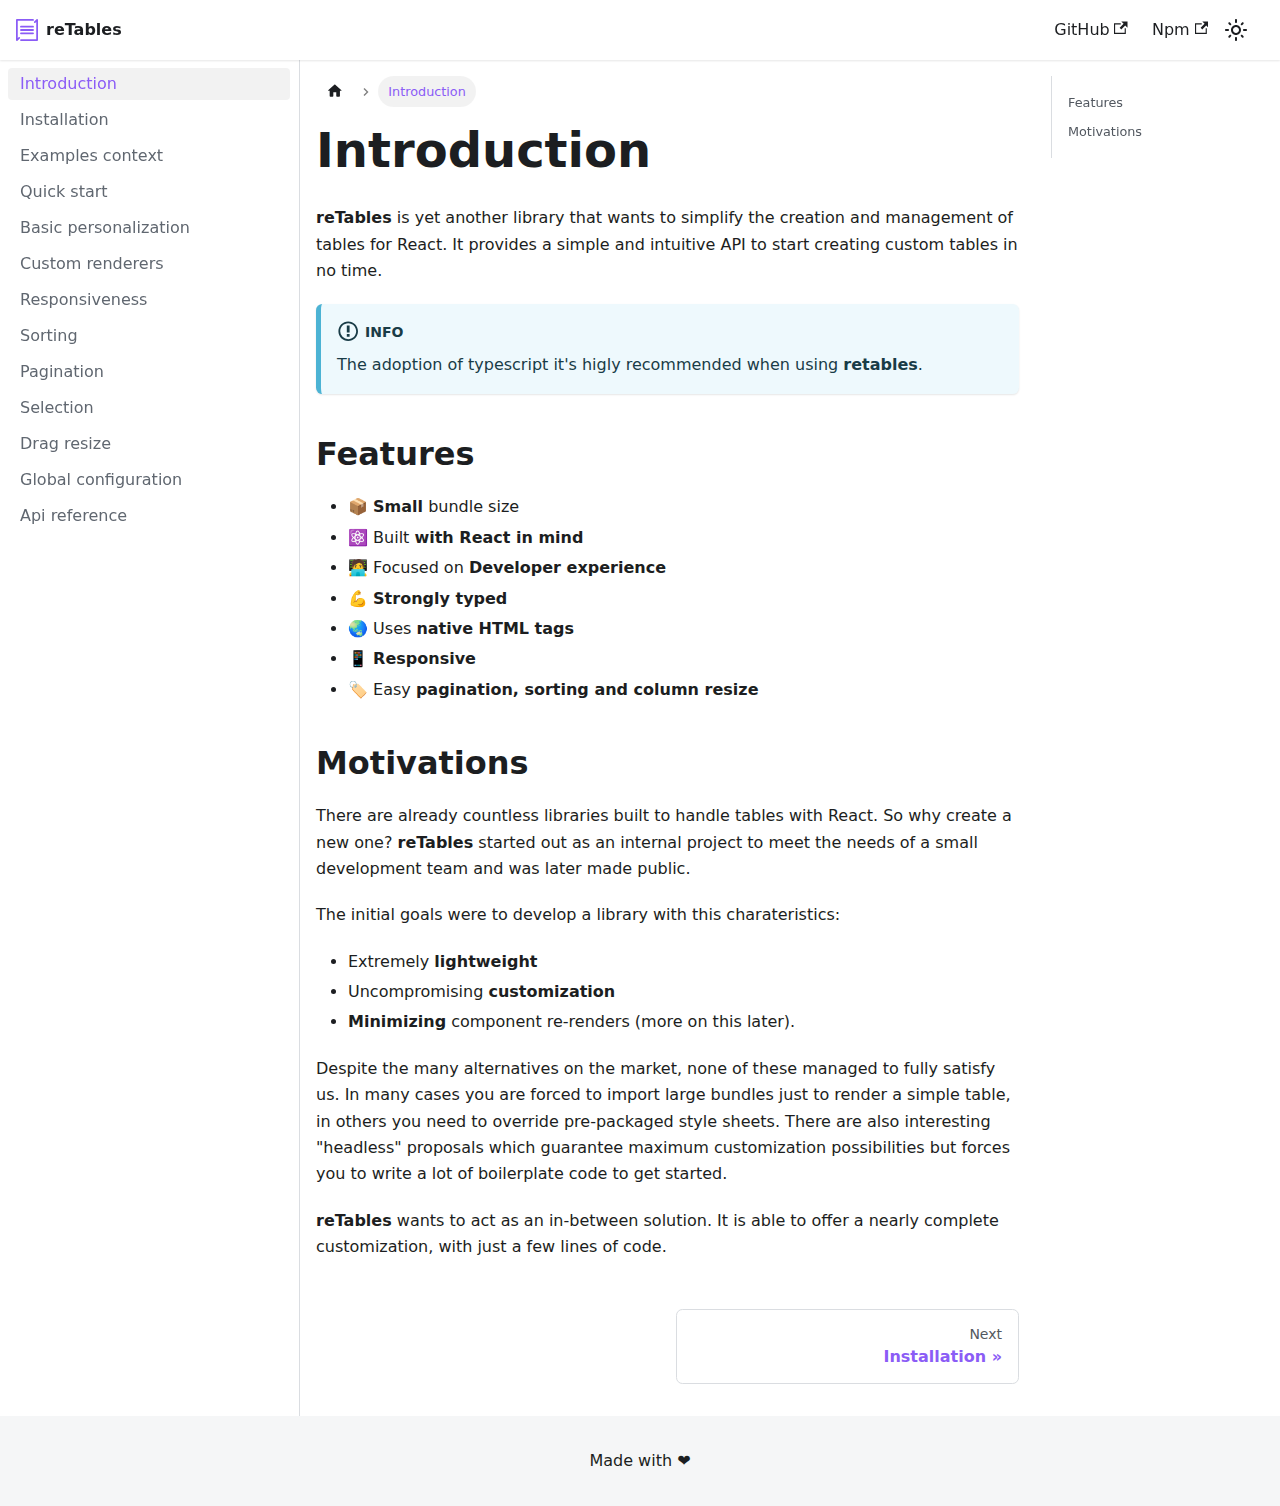
==== index.html @ bb961ede "Deploy website - based on 915c14d2dc4811268ad1713df8c535955da26797" ====
<!doctype html>
<html lang="en" dir="ltr" class="docs-wrapper docs-doc-page docs-version-current plugin-docs plugin-id-default docs-doc-id-intro">
<head>
<meta charset="UTF-8">
<meta name="generator" content="Docusaurus v2.3.1">
<title data-rh="true">Introduction | Retables</title><meta data-rh="true" name="viewport" content="width=device-width,initial-scale=1"><meta data-rh="true" name="twitter:card" content="summary_large_image"><meta data-rh="true" property="og:image" content="https://retables.github.io/img/docusaurus-social-card.jpg"><meta data-rh="true" name="twitter:image" content="https://retables.github.io/img/docusaurus-social-card.jpg"><meta data-rh="true" property="og:url" content="https://retables.github.io/"><meta data-rh="true" name="docusaurus_locale" content="en"><meta data-rh="true" name="docsearch:language" content="en"><meta data-rh="true" name="docusaurus_version" content="current"><meta data-rh="true" name="docusaurus_tag" content="docs-default-current"><meta data-rh="true" name="docsearch:version" content="current"><meta data-rh="true" name="docsearch:docusaurus_tag" content="docs-default-current"><meta data-rh="true" property="og:title" content="Introduction | Retables"><meta data-rh="true" name="description" content="reTables is yet another library that wants to simplify the creation and management of tables for React."><meta data-rh="true" property="og:description" content="reTables is yet another library that wants to simplify the creation and management of tables for React."><link data-rh="true" rel="icon" href="/img/favicon.ico"><link data-rh="true" rel="canonical" href="https://retables.github.io/"><link data-rh="true" rel="alternate" href="https://retables.github.io/" hreflang="en"><link data-rh="true" rel="alternate" href="https://retables.github.io/" hreflang="x-default"><script data-rh="true">function maybeInsertBanner(){window.__DOCUSAURUS_INSERT_BASEURL_BANNER&&insertBanner()}function insertBanner(){var n=document.getElementById("docusaurus-base-url-issue-banner-container");if(n){n.innerHTML='\n<div id="docusaurus-base-url-issue-banner" style="border: thick solid red; background-color: rgb(255, 230, 179); margin: 20px; padding: 20px; font-size: 20px;">\n   <p style="font-weight: bold; font-size: 30px;">Your Docusaurus site did not load properly.</p>\n   <p>A very common reason is a wrong site <a href="https://docusaurus.io/docs/docusaurus.config.js/#baseurl" style="font-weight: bold;">baseUrl configuration</a>.</p>\n   <p>Current configured baseUrl = <span style="font-weight: bold; color: red;">/</span>  (default value)</p>\n   <p>We suggest trying baseUrl = <span id="docusaurus-base-url-issue-banner-suggestion-container" style="font-weight: bold; color: green;"></span></p>\n</div>\n';var e=document.getElementById("docusaurus-base-url-issue-banner-suggestion-container"),s=window.location.pathname,r="/"===s.substr(-1)?s:s+"/";e.innerHTML=r}}window.__DOCUSAURUS_INSERT_BASEURL_BANNER=!0,document.addEventListener("DOMContentLoaded",maybeInsertBanner)</script><link rel="stylesheet" href="/assets/css/styles.b440ca84.css">
<link rel="preload" href="/assets/js/runtime~main.336a5b3b.js" as="script">
<link rel="preload" href="/assets/js/main.8c7a332d.js" as="script">
</head>
<body class="navigation-with-keyboard">
<script>!function(){function t(t){document.documentElement.setAttribute("data-theme",t)}var e=function(){var t=null;try{t=localStorage.getItem("theme")}catch(t){}return t}();t(null!==e?e:"light")}()</script><div id="__docusaurus">
<div id="docusaurus-base-url-issue-banner-container"></div><div role="region" aria-label="Skip to main content"><a class="skipToContent__UWq" href="#docusaurus_skipToContent_fallback">Skip to main content</a></div><nav aria-label="Main" class="navbar navbar--fixed-top"><div class="navbar__inner"><div class="navbar__items"><button aria-label="Toggle navigation bar" aria-expanded="false" class="navbar__toggle clean-btn" type="button"><svg width="30" height="30" viewBox="0 0 30 30" aria-hidden="true"><path stroke="currentColor" stroke-linecap="round" stroke-miterlimit="10" stroke-width="2" d="M4 7h22M4 15h22M4 23h22"></path></svg></button><a class="navbar__brand" href="/"><div class="navbar__logo"><img src="/img/retables.svg" alt="retables logo" class="themedImage_QyyR themedImage--light_n0Zw" height="22" width="22"><img src="/img/retables.svg" alt="retables logo" class="themedImage_QyyR themedImage--dark__1Ne" height="22" width="22"></div><b class="navbar__title text--truncate">reTables</b></a></div><div class="navbar__items navbar__items--right"><a href="https://github.com/facebook/docusaurus" target="_blank" rel="noopener noreferrer" class="navbar__item navbar__link">GitHub<svg width="13.5" height="13.5" aria-hidden="true" viewBox="0 0 24 24" class="iconExternalLink_dfjT"><path fill="currentColor" d="M21 13v10h-21v-19h12v2h-10v15h17v-8h2zm3-12h-10.988l4.035 4-6.977 7.07 2.828 2.828 6.977-7.07 4.125 4.172v-11z"></path></svg></a><a href="https://github.com/facebook/docusaurus" target="_blank" rel="noopener noreferrer" class="navbar__item navbar__link">Npm<svg width="13.5" height="13.5" aria-hidden="true" viewBox="0 0 24 24" class="iconExternalLink_dfjT"><path fill="currentColor" d="M21 13v10h-21v-19h12v2h-10v15h17v-8h2zm3-12h-10.988l4.035 4-6.977 7.07 2.828 2.828 6.977-7.07 4.125 4.172v-11z"></path></svg></a><div class="toggle_hr0x colorModeToggle_L__X"><button class="clean-btn toggleButton_PY6P toggleButtonDisabled_V_QV" type="button" disabled="" title="Switch between dark and light mode (currently light mode)" aria-label="Switch between dark and light mode (currently light mode)" aria-live="polite"><svg viewBox="0 0 24 24" width="24" height="24" class="lightToggleIcon_ZTK_"><path fill="currentColor" d="M12,9c1.65,0,3,1.35,3,3s-1.35,3-3,3s-3-1.35-3-3S10.35,9,12,9 M12,7c-2.76,0-5,2.24-5,5s2.24,5,5,5s5-2.24,5-5 S14.76,7,12,7L12,7z M2,13l2,0c0.55,0,1-0.45,1-1s-0.45-1-1-1l-2,0c-0.55,0-1,0.45-1,1S1.45,13,2,13z M20,13l2,0c0.55,0,1-0.45,1-1 s-0.45-1-1-1l-2,0c-0.55,0-1,0.45-1,1S19.45,13,20,13z M11,2v2c0,0.55,0.45,1,1,1s1-0.45,1-1V2c0-0.55-0.45-1-1-1S11,1.45,11,2z M11,20v2c0,0.55,0.45,1,1,1s1-0.45,1-1v-2c0-0.55-0.45-1-1-1C11.45,19,11,19.45,11,20z M5.99,4.58c-0.39-0.39-1.03-0.39-1.41,0 c-0.39,0.39-0.39,1.03,0,1.41l1.06,1.06c0.39,0.39,1.03,0.39,1.41,0s0.39-1.03,0-1.41L5.99,4.58z M18.36,16.95 c-0.39-0.39-1.03-0.39-1.41,0c-0.39,0.39-0.39,1.03,0,1.41l1.06,1.06c0.39,0.39,1.03,0.39,1.41,0c0.39-0.39,0.39-1.03,0-1.41 L18.36,16.95z M19.42,5.99c0.39-0.39,0.39-1.03,0-1.41c-0.39-0.39-1.03-0.39-1.41,0l-1.06,1.06c-0.39,0.39-0.39,1.03,0,1.41 s1.03,0.39,1.41,0L19.42,5.99z M7.05,18.36c0.39-0.39,0.39-1.03,0-1.41c-0.39-0.39-1.03-0.39-1.41,0l-1.06,1.06 c-0.39,0.39-0.39,1.03,0,1.41s1.03,0.39,1.41,0L7.05,18.36z"></path></svg><svg viewBox="0 0 24 24" width="24" height="24" class="darkToggleIcon_YaIq"><path fill="currentColor" d="M9.37,5.51C9.19,6.15,9.1,6.82,9.1,7.5c0,4.08,3.32,7.4,7.4,7.4c0.68,0,1.35-0.09,1.99-0.27C17.45,17.19,14.93,19,12,19 c-3.86,0-7-3.14-7-7C5,9.07,6.81,6.55,9.37,5.51z M12,3c-4.97,0-9,4.03-9,9s4.03,9,9,9s9-4.03,9-9c0-0.46-0.04-0.92-0.1-1.36 c-0.98,1.37-2.58,2.26-4.4,2.26c-2.98,0-5.4-2.42-5.4-5.4c0-1.81,0.89-3.42,2.26-4.4C12.92,3.04,12.46,3,12,3L12,3z"></path></svg></button></div><div class="searchBox_cp6s"></div></div></div><div role="presentation" class="navbar-sidebar__backdrop"></div></nav><div id="docusaurus_skipToContent_fallback" class="main-wrapper mainWrapper_ZTx_ docsWrapper_glKT"><button aria-label="Scroll back to top" class="clean-btn theme-back-to-top-button backToTopButton_uwYb" type="button"></button><div class="docPage_Kjzg"><aside class="theme-doc-sidebar-container docSidebarContainer_x1id"><div class="sidebarViewport_Xnca"><div class="sidebar_rahD"><nav aria-label="Docs sidebar" class="menu thin-scrollbar menu__fEV"><ul class="theme-doc-sidebar-menu menu__list"><li class="theme-doc-sidebar-item-link theme-doc-sidebar-item-link-level-1 menu__list-item"><a class="menu__link menu__link--active" aria-current="page" href="/">Introduction</a></li><li class="theme-doc-sidebar-item-link theme-doc-sidebar-item-link-level-1 menu__list-item"><a class="menu__link" href="/installation">Installation</a></li><li class="theme-doc-sidebar-item-link theme-doc-sidebar-item-link-level-1 menu__list-item"><a class="menu__link" href="/examples-context">Examples context</a></li><li class="theme-doc-sidebar-item-link theme-doc-sidebar-item-link-level-1 menu__list-item"><a class="menu__link" href="/quick-start">Quick start</a></li><li class="theme-doc-sidebar-item-link theme-doc-sidebar-item-link-level-1 menu__list-item"><a class="menu__link" href="/basic-personalization">Basic personalization</a></li><li class="theme-doc-sidebar-item-link theme-doc-sidebar-item-link-level-1 menu__list-item"><a class="menu__link" href="/custom-renderers">Custom renderers</a></li><li class="theme-doc-sidebar-item-link theme-doc-sidebar-item-link-level-1 menu__list-item"><a class="menu__link" href="/responsiveness">Responsiveness</a></li><li class="theme-doc-sidebar-item-link theme-doc-sidebar-item-link-level-1 menu__list-item"><a class="menu__link" href="/sorting">Sorting</a></li><li class="theme-doc-sidebar-item-link theme-doc-sidebar-item-link-level-1 menu__list-item"><a class="menu__link" href="/pagination">Pagination</a></li><li class="theme-doc-sidebar-item-link theme-doc-sidebar-item-link-level-1 menu__list-item"><a class="menu__link" href="/selection">Selection</a></li><li class="theme-doc-sidebar-item-link theme-doc-sidebar-item-link-level-1 menu__list-item"><a class="menu__link" href="/drag-resize">Drag resize</a></li><li class="theme-doc-sidebar-item-link theme-doc-sidebar-item-link-level-1 menu__list-item"><a class="menu__link" href="/global-configuration">Global configuration</a></li><li class="theme-doc-sidebar-item-link theme-doc-sidebar-item-link-level-1 menu__list-item"><a class="menu__link" href="/api-reference">Api reference</a></li></ul></nav></div></div></aside><main class="docMainContainer_g21Z"><div class="container padding-top--md padding-bottom--lg"><div class="row"><div class="col docItemCol_Zy4T"><div class="docItemContainer_NNJb"><article><nav class="theme-doc-breadcrumbs breadcrumbsContainer_Dfd4" aria-label="Breadcrumbs"><ul class="breadcrumbs" itemscope="" itemtype="https://schema.org/BreadcrumbList"><li class="breadcrumbs__item"><a aria-label="Home page" class="breadcrumbs__link" href="/"><svg viewBox="0 0 24 24" class="breadcrumbHomeIcon_aLlD"><path d="M10 19v-5h4v5c0 .55.45 1 1 1h3c.55 0 1-.45 1-1v-7h1.7c.46 0 .68-.57.33-.87L12.67 3.6c-.38-.34-.96-.34-1.34 0l-8.36 7.53c-.34.3-.13.87.33.87H5v7c0 .55.45 1 1 1h3c.55 0 1-.45 1-1z" fill="currentColor"></path></svg></a></li><li itemscope="" itemprop="itemListElement" itemtype="https://schema.org/ListItem" class="breadcrumbs__item breadcrumbs__item--active"><span class="breadcrumbs__link" itemprop="name">Introduction</span><meta itemprop="position" content="1"></li></ul></nav><div class="tocCollapsible_fIkK theme-doc-toc-mobile tocMobile_Olsf"><button type="button" class="clean-btn tocCollapsibleButton_rhuZ">On this page</button></div><div class="theme-doc-markdown markdown"><h1>Introduction</h1><p><strong>reTables</strong> is yet another library that wants to simplify the creation and management of tables for React.
It provides a simple and intuitive API to start creating custom tables in no time.</p><div class="theme-admonition theme-admonition-info alert alert--info admonition_jcxQ"><div class="admonitionHeading_XaEw"><span class="admonitionIcon_m4vP"><svg viewBox="0 0 14 16"><path fill-rule="evenodd" d="M7 2.3c3.14 0 5.7 2.56 5.7 5.7s-2.56 5.7-5.7 5.7A5.71 5.71 0 0 1 1.3 8c0-3.14 2.56-5.7 5.7-5.7zM7 1C3.14 1 0 4.14 0 8s3.14 7 7 7 7-3.14 7-7-3.14-7-7-7zm1 3H6v5h2V4zm0 6H6v2h2v-2z"></path></svg></span>info</div><div class="admonitionContent_R4cD"><p>The adoption of typescript it&#x27;s higly recommended when using <strong>retables</strong>.</p></div></div><h2 class="anchor anchorWithStickyNavbar_zXjs" id="features">Features<a href="#features" class="hash-link" aria-label="Direct link to Features" title="Direct link to Features">​</a></h2><ul><li>📦 <strong>Small</strong> bundle size</li><li>⚛️ Built <strong>with React in mind</strong></li><li>🧑‍💻 Focused on <strong>Developer experience</strong></li><li>💪 <strong>Strongly typed</strong></li><li>🌏 Uses <strong>native HTML tags</strong></li><li>📱 <strong>Responsive</strong></li><li>🏷️ Easy <strong>pagination, sorting and column resize</strong></li></ul><h2 class="anchor anchorWithStickyNavbar_zXjs" id="motivations">Motivations<a href="#motivations" class="hash-link" aria-label="Direct link to Motivations" title="Direct link to Motivations">​</a></h2><p>There are already countless libraries built to handle tables with React. So why create a new one?
<strong>reTables</strong> started out as an internal project to meet the needs of a small development team and was later made public.</p><p>The initial goals were to develop a library with this charateristics:</p><ul><li>Extremely <strong>lightweight</strong></li><li>Uncompromising <strong>customization</strong></li><li><strong>Minimizing</strong> component re-renders (more on this later).</li></ul><p>Despite the many alternatives on the market, none of these managed to fully satisfy us. In many cases you are forced to import large bundles just to render a simple table, in others you need to override pre-packaged style sheets. There are also interesting &quot;headless&quot; proposals which guarantee maximum customization possibilities but forces you to write a lot of boilerplate code to get started.</p><p><strong>reTables</strong> wants to act as an in-between solution. It is able to offer a nearly complete customization, with just a few lines of code.</p></div></article><nav class="pagination-nav docusaurus-mt-lg" aria-label="Docs pages navigation"><a class="pagination-nav__link pagination-nav__link--next" href="/installation"><div class="pagination-nav__sublabel">Next</div><div class="pagination-nav__label">Installation</div></a></nav></div></div><div class="col col--3"><div class="tableOfContents_JdfB thin-scrollbar theme-doc-toc-desktop"><ul class="table-of-contents table-of-contents__left-border"><li><a href="#features" class="table-of-contents__link toc-highlight">Features</a></li><li><a href="#motivations" class="table-of-contents__link toc-highlight">Motivations</a></li></ul></div></div></div></div></main></div></div><footer class="footer"><div class="container container-fluid"><div class="footer__bottom text--center"><div class="footer__copyright">Made with ❤</div></div></div></footer></div>
<script src="/assets/js/runtime~main.336a5b3b.js"></script>
<script src="/assets/js/main.8c7a332d.js"></script>
</body>
</html>
---- assets/css/styles.b440ca84.css ----
.col,.container{padding:0 var(--ifm-spacing-horizontal)}.markdown>h2,.markdown>h3,.markdown>h4,.markdown>h5,.markdown>h6{margin-bottom:calc(var(--ifm-heading-vertical-rhythm-bottom)*var(--ifm-leading))}.markdown li,body{word-wrap:break-word}body,ol ol,ol ul,ul ol,ul ul{margin:0}pre,table{overflow:auto}table thead,table tr:nth-child(2n){background-color:var(--ifm-table-stripe-background)}blockquote,pre{margin:0 0 var(--ifm-spacing-vertical)}.breadcrumbs__link,.button{transition-timing-function:var(--ifm-transition-timing-default)}.button,code{vertical-align:middle}.button--outline.button--active,.button--outline:active,.button--outline:hover,:root{--ifm-button-color:var(--ifm-font-color-base-inverse)}.avatar__photo,.card,.text--truncate{overflow:hidden}.menu__link:hover,a{transition:color var(--ifm-transition-fast) var(--ifm-transition-timing-default)}.navbar--dark,:root{--ifm-navbar-link-hover-color:var(--ifm-color-primary)}.menu,.navbar-sidebar{overflow-x:hidden}:root,html[data-theme=dark]{--ifm-color-emphasis-500:var(--ifm-color-gray-500)}.overflow-ellipsis,.text--truncate{text-overflow:ellipsis}.button,.dropdown__link,.text--truncate,.whitespace-nowrap{white-space:nowrap}.toggleButton_PY6P,html{-webkit-tap-highlight-color:transparent}.clean-list,.containsTaskList_HMgI,.details_GcAu>summary,.dropdown__menu,.menu__list{list-style:none}:root{--ifm-color-scheme:light;--ifm-dark-value:10%;--ifm-darker-value:15%;--ifm-darkest-value:30%;--ifm-light-value:15%;--ifm-lighter-value:30%;--ifm-lightest-value:50%;--ifm-contrast-background-value:90%;--ifm-contrast-foreground-value:70%;--ifm-contrast-background-dark-value:70%;--ifm-contrast-foreground-dark-value:90%;--ifm-color-primary:#3578e5;--ifm-color-secondary:#ebedf0;--ifm-color-success:#00a400;--ifm-color-info:#54c7ec;--ifm-color-warning:#ffba00;--ifm-color-danger:#fa383e;--ifm-color-primary-dark:#306cce;--ifm-color-primary-darker:#2d66c3;--ifm-color-primary-darkest:#2554a0;--ifm-color-primary-light:#538ce9;--ifm-color-primary-lighter:#72a1ed;--ifm-color-primary-lightest:#9abcf2;--ifm-color-primary-contrast-background:#ebf2fc;--ifm-color-primary-contrast-foreground:#102445;--ifm-color-secondary-dark:#d4d5d8;--ifm-color-secondary-darker:#c8c9cc;--ifm-color-secondary-darkest:#a4a6a8;--ifm-color-secondary-light:#eef0f2;--ifm-color-secondary-lighter:#f1f2f5;--ifm-color-secondary-lightest:#f5f6f8;--ifm-color-secondary-contrast-background:#fdfdfe;--ifm-color-secondary-contrast-foreground:#474748;--ifm-color-success-dark:#009400;--ifm-color-success-darker:#008b00;--ifm-color-success-darkest:#007300;--ifm-color-success-light:#26b226;--ifm-color-success-lighter:#4dbf4d;--ifm-color-success-lightest:#80d280;--ifm-color-success-contrast-background:#e6f6e6;--ifm-color-success-contrast-foreground:#003100;--ifm-color-info-dark:#4cb3d4;--ifm-color-info-darker:#47a9c9;--ifm-color-info-darkest:#3b8ba5;--ifm-color-info-light:#6ecfef;--ifm-color-info-lighter:#87d8f2;--ifm-color-info-lightest:#aae3f6;--ifm-color-info-contrast-background:#eef9fd;--ifm-color-info-contrast-foreground:#193c47;--ifm-color-warning-dark:#e6a700;--ifm-color-warning-darker:#d99e00;--ifm-color-warning-darkest:#b38200;--ifm-color-warning-light:#ffc426;--ifm-color-warning-lighter:#ffcf4d;--ifm-color-warning-lightest:#ffdd80;--ifm-color-warning-contrast-background:#fff8e6;--ifm-color-warning-contrast-foreground:#4d3800;--ifm-color-danger-dark:#e13238;--ifm-color-danger-darker:#d53035;--ifm-color-danger-darkest:#af272b;--ifm-color-danger-light:#fb565b;--ifm-color-danger-lighter:#fb7478;--ifm-color-danger-lightest:#fd9c9f;--ifm-color-danger-contrast-background:#ffebec;--ifm-color-danger-contrast-foreground:#4b1113;--ifm-color-white:#fff;--ifm-color-black:#000;--ifm-color-gray-0:var(--ifm-color-white);--ifm-color-gray-100:#f5f6f7;--ifm-color-gray-200:#ebedf0;--ifm-color-gray-300:#dadde1;--ifm-color-gray-400:#ccd0d5;--ifm-color-gray-500:#bec3c9;--ifm-color-gray-600:#8d949e;--ifm-color-gray-700:#606770;--ifm-color-gray-800:#444950;--ifm-color-gray-900:#1c1e21;--ifm-color-gray-1000:var(--ifm-color-black);--ifm-color-emphasis-0:var(--ifm-color-gray-0);--ifm-color-emphasis-100:var(--ifm-color-gray-100);--ifm-color-emphasis-200:var(--ifm-color-gray-200);--ifm-color-emphasis-300:var(--ifm-color-gray-300);--ifm-color-emphasis-400:var(--ifm-color-gray-400);--ifm-color-emphasis-600:var(--ifm-color-gray-600);--ifm-color-emphasis-700:var(--ifm-color-gray-700);--ifm-color-emphasis-800:var(--ifm-color-gray-800);--ifm-color-emphasis-900:var(--ifm-color-gray-900);--ifm-color-emphasis-1000:var(--ifm-color-gray-1000);--ifm-color-content:var(--ifm-color-emphasis-900);--ifm-color-content-inverse:var(--ifm-color-emphasis-0);--ifm-color-content-secondary:#525860;--ifm-background-color:transparent;--ifm-background-surface-color:var(--ifm-color-content-inverse);--ifm-global-border-width:1px;--ifm-global-radius:0.4rem;--ifm-hover-overlay:rgba(0,0,0,.05);--ifm-font-color-base:var(--ifm-color-content);--ifm-font-color-base-inverse:var(--ifm-color-content-inverse);--ifm-font-color-secondary:var(--ifm-color-content-secondary);--ifm-font-family-base:system-ui,-apple-system,Segoe UI,Roboto,Ubuntu,Cantarell,Noto Sans,sans-serif,BlinkMacSystemFont,"Segoe UI",Helvetica,Arial,sans-serif,"Apple Color Emoji","Segoe UI Emoji","Segoe UI Symbol";--ifm-font-family-monospace:SFMono-Regular,Menlo,Monaco,Consolas,"Liberation Mono","Courier New",monospace;--ifm-font-size-base:100%;--ifm-font-weight-light:300;--ifm-font-weight-normal:400;--ifm-font-weight-semibold:500;--ifm-font-weight-bold:700;--ifm-font-weight-base:var(--ifm-font-weight-normal);--ifm-line-height-base:1.65;--ifm-global-spacing:1rem;--ifm-spacing-vertical:var(--ifm-global-spacing);--ifm-spacing-horizontal:var(--ifm-global-spacing);--ifm-transition-fast:200ms;--ifm-transition-slow:400ms;--ifm-transition-timing-default:cubic-bezier(0.08,0.52,0.52,1);--ifm-global-shadow-lw:0 1px 2px 0 rgba(0,0,0,.1);--ifm-global-shadow-md:0 5px 40px rgba(0,0,0,.2);--ifm-global-shadow-tl:0 12px 28px 0 rgba(0,0,0,.2),0 2px 4px 0 rgba(0,0,0,.1);--ifm-z-index-dropdown:100;--ifm-z-index-fixed:200;--ifm-z-index-overlay:400;--ifm-container-width:1140px;--ifm-container-width-xl:1320px;--ifm-code-background:#f6f7f8;--ifm-code-border-radius:var(--ifm-global-radius);--ifm-code-font-size:90%;--ifm-code-padding-horizontal:0.1rem;--ifm-code-padding-vertical:0.1rem;--ifm-pre-background:var(--ifm-code-background);--ifm-pre-border-radius:var(--ifm-code-border-radius);--ifm-pre-color:inherit;--ifm-pre-line-height:1.45;--ifm-pre-padding:1rem;--ifm-heading-color:inherit;--ifm-heading-margin-top:0;--ifm-heading-margin-bottom:var(--ifm-spacing-vertical);--ifm-heading-font-family:var(--ifm-font-family-base);--ifm-heading-font-weight:var(--ifm-font-weight-bold);--ifm-heading-line-height:1.25;--ifm-h1-font-size:2rem;--ifm-h2-font-size:1.5rem;--ifm-h3-font-size:1.25rem;--ifm-h4-font-size:1rem;--ifm-h5-font-size:0.875rem;--ifm-h6-font-size:0.85rem;--ifm-image-alignment-padding:1.25rem;--ifm-leading-desktop:1.25;--ifm-leading:calc(var(--ifm-leading-desktop)*1rem);--ifm-list-left-padding:2rem;--ifm-list-margin:1rem;--ifm-list-item-margin:0.25rem;--ifm-list-paragraph-margin:1rem;--ifm-table-cell-padding:0.75rem;--ifm-table-background:transparent;--ifm-table-stripe-background:rgba(0,0,0,.03);--ifm-table-border-width:1px;--ifm-table-border-color:var(--ifm-color-emphasis-300);--ifm-table-head-background:inherit;--ifm-table-head-color:inherit;--ifm-table-head-font-weight:var(--ifm-font-weight-bold);--ifm-table-cell-color:inherit;--ifm-link-color:var(--ifm-color-primary);--ifm-link-decoration:none;--ifm-link-hover-color:var(--ifm-link-color);--ifm-link-hover-decoration:underline;--ifm-paragraph-margin-bottom:var(--ifm-leading);--ifm-blockquote-font-size:var(--ifm-font-size-base);--ifm-blockquote-border-left-width:2px;--ifm-blockquote-padding-horizontal:var(--ifm-spacing-horizontal);--ifm-blockquote-padding-vertical:0;--ifm-blockquote-shadow:none;--ifm-blockquote-color:var(--ifm-color-emphasis-800);--ifm-blockquote-border-color:var(--ifm-color-emphasis-300);--ifm-hr-background-color:var(--ifm-color-emphasis-500);--ifm-hr-height:1px;--ifm-hr-margin-vertical:1.5rem;--ifm-scrollbar-size:7px;--ifm-scrollbar-track-background-color:#f1f1f1;--ifm-scrollbar-thumb-background-color:silver;--ifm-scrollbar-thumb-hover-background-color:#a7a7a7;--ifm-alert-background-color:inherit;--ifm-alert-border-color:inherit;--ifm-alert-border-radius:var(--ifm-global-radius);--ifm-alert-border-width:0px;--ifm-alert-border-left-width:5px;--ifm-alert-color:var(--ifm-font-color-base);--ifm-alert-padding-horizontal:var(--ifm-spacing-horizontal);--ifm-alert-padding-vertical:var(--ifm-spacing-vertical);--ifm-alert-shadow:var(--ifm-global-shadow-lw);--ifm-avatar-intro-margin:1rem;--ifm-avatar-intro-alignment:inherit;--ifm-avatar-photo-size:3rem;--ifm-badge-background-color:inherit;--ifm-badge-border-color:inherit;--ifm-badge-border-radius:var(--ifm-global-radius);--ifm-badge-border-width:var(--ifm-global-border-width);--ifm-badge-color:var(--ifm-color-white);--ifm-badge-padding-horizontal:calc(var(--ifm-spacing-horizontal)*0.5);--ifm-badge-padding-vertical:calc(var(--ifm-spacing-vertical)*0.25);--ifm-breadcrumb-border-radius:1.5rem;--ifm-breadcrumb-spacing:0.5rem;--ifm-breadcrumb-color-active:var(--ifm-color-primary);--ifm-breadcrumb-item-background-active:var(--ifm-hover-overlay);--ifm-breadcrumb-padding-horizontal:0.8rem;--ifm-breadcrumb-padding-vertical:0.4rem;--ifm-breadcrumb-size-multiplier:1;--ifm-breadcrumb-separator:url('data:image/svg+xml;utf8,<svg xmlns="http://www.w3.org/2000/svg" x="0px" y="0px" viewBox="0 0 256 256"><g><g><polygon points="79.093,0 48.907,30.187 146.72,128 48.907,225.813 79.093,256 207.093,128"/></g></g><g></g><g></g><g></g><g></g><g></g><g></g><g></g><g></g><g></g><g></g><g></g><g></g><g></g><g></g><g></g></svg>');--ifm-breadcrumb-separator-filter:none;--ifm-breadcrumb-separator-size:0.5rem;--ifm-breadcrumb-separator-size-multiplier:1.25;--ifm-button-background-color:inherit;--ifm-button-border-color:var(--ifm-button-background-color);--ifm-button-border-width:var(--ifm-global-border-width);--ifm-button-font-weight:var(--ifm-font-weight-bold);--ifm-button-padding-horizontal:1.5rem;--ifm-button-padding-vertical:0.375rem;--ifm-button-size-multiplier:1;--ifm-button-transition-duration:var(--ifm-transition-fast);--ifm-button-border-radius:calc(var(--ifm-global-radius)*var(--ifm-button-size-multiplier));--ifm-button-group-spacing:2px;--ifm-card-background-color:var(--ifm-background-surface-color);--ifm-card-border-radius:calc(var(--ifm-global-radius)*2);--ifm-card-horizontal-spacing:var(--ifm-global-spacing);--ifm-card-vertical-spacing:var(--ifm-global-spacing);--ifm-toc-border-color:var(--ifm-color-emphasis-300);--ifm-toc-link-color:var(--ifm-color-content-secondary);--ifm-toc-padding-vertical:0.5rem;--ifm-toc-padding-horizontal:0.5rem;--ifm-dropdown-background-color:var(--ifm-background-surface-color);--ifm-dropdown-font-weight:var(--ifm-font-weight-semibold);--ifm-dropdown-link-color:var(--ifm-font-color-base);--ifm-dropdown-hover-background-color:var(--ifm-hover-overlay);--ifm-footer-background-color:var(--ifm-color-emphasis-100);--ifm-footer-color:inherit;--ifm-footer-link-color:var(--ifm-color-emphasis-700);--ifm-footer-link-hover-color:var(--ifm-color-primary);--ifm-footer-link-horizontal-spacing:0.5rem;--ifm-footer-padding-horizontal:calc(var(--ifm-spacing-horizontal)*2);--ifm-footer-padding-vertical:calc(var(--ifm-spacing-vertical)*2);--ifm-footer-title-color:inherit;--ifm-footer-logo-max-width:min(30rem,90vw);--ifm-hero-background-color:var(--ifm-background-surface-color);--ifm-hero-text-color:var(--ifm-color-emphasis-800);--ifm-menu-color:var(--ifm-color-emphasis-700);--ifm-menu-color-active:var(--ifm-color-primary);--ifm-menu-color-background-active:var(--ifm-hover-overlay);--ifm-menu-color-background-hover:var(--ifm-hover-overlay);--ifm-menu-link-padding-horizontal:0.75rem;--ifm-menu-link-padding-vertical:0.375rem;--ifm-menu-link-sublist-icon:url('data:image/svg+xml;utf8,<svg xmlns="http://www.w3.org/2000/svg" width="16px" height="16px" viewBox="0 0 24 24"><path fill="rgba(0,0,0,0.5)" d="M7.41 15.41L12 10.83l4.59 4.58L18 14l-6-6-6 6z"></path></svg>');--ifm-menu-link-sublist-icon-filter:none;--ifm-navbar-background-color:var(--ifm-background-surface-color);--ifm-navbar-height:3.75rem;--ifm-navbar-item-padding-horizontal:0.75rem;--ifm-navbar-item-padding-vertical:0.25rem;--ifm-navbar-link-color:var(--ifm-font-color-base);--ifm-navbar-link-active-color:var(--ifm-link-color);--ifm-navbar-padding-horizontal:var(--ifm-spacing-horizontal);--ifm-navbar-padding-vertical:calc(var(--ifm-spacing-vertical)*0.5);--ifm-navbar-shadow:var(--ifm-global-shadow-lw);--ifm-navbar-search-input-background-color:var(--ifm-color-emphasis-200);--ifm-navbar-search-input-color:var(--ifm-color-emphasis-800);--ifm-navbar-search-input-placeholder-color:var(--ifm-color-emphasis-500);--ifm-navbar-search-input-icon:url('data:image/svg+xml;utf8,<svg fill="currentColor" xmlns="http://www.w3.org/2000/svg" viewBox="0 0 16 16" height="16px" width="16px"><path d="M6.02945,10.20327a4.17382,4.17382,0,1,1,4.17382-4.17382A4.15609,4.15609,0,0,1,6.02945,10.20327Zm9.69195,4.2199L10.8989,9.59979A5.88021,5.88021,0,0,0,12.058,6.02856,6.00467,6.00467,0,1,0,9.59979,10.8989l4.82338,4.82338a.89729.89729,0,0,0,1.29912,0,.89749.89749,0,0,0-.00087-1.29909Z" /></svg>');--ifm-navbar-sidebar-width:83vw;--ifm-pagination-border-radius:var(--ifm-global-radius);--ifm-pagination-color-active:var(--ifm-color-primary);--ifm-pagination-font-size:1rem;--ifm-pagination-item-active-background:var(--ifm-hover-overlay);--ifm-pagination-page-spacing:0.2em;--ifm-pagination-padding-horizontal:calc(var(--ifm-spacing-horizontal)*1);--ifm-pagination-padding-vertical:calc(var(--ifm-spacing-vertical)*0.25);--ifm-pagination-nav-border-radius:var(--ifm-global-radius);--ifm-pagination-nav-color-hover:var(--ifm-color-primary);--ifm-pills-color-active:var(--ifm-color-primary);--ifm-pills-color-background-active:var(--ifm-hover-overlay);--ifm-pills-spacing:0.125rem;--ifm-tabs-color:var(--ifm-font-color-secondary);--ifm-tabs-color-active:var(--ifm-color-primary);--ifm-tabs-color-active-border:var(--ifm-tabs-color-active);--ifm-tabs-padding-horizontal:1rem;--ifm-tabs-padding-vertical:1rem;--docusaurus-progress-bar-color:var(--ifm-color-primary);--ifm-color-primary:#8b5cf6;--ifm-color-primary-dark:#7c3aed;--ifm-color-primary-darker:#6d28d9;--ifm-color-primary-darkest:#5b21b6;--ifm-color-primary-light:#a78bfa;--ifm-color-primary-lighter:#c4b5fd;--ifm-color-primary-lightest:#c4b5fd;--ifm-code-font-size:95%;--ifm-table-background:unset;--ifm-table-stripe-background:unset;--docusaurus-highlighted-code-line-bg:rgba(0,0,0,.1);--docusaurus-announcement-bar-height:auto;--docusaurus-tag-list-border:var(--ifm-color-emphasis-300);--docusaurus-collapse-button-bg:transparent;--docusaurus-collapse-button-bg-hover:rgba(0,0,0,.1);--doc-sidebar-width:300px;--doc-sidebar-hidden-width:30px}.badge--danger,.badge--info,.badge--primary,.badge--secondary,.badge--success,.badge--warning{--ifm-badge-border-color:var(--ifm-badge-background-color)}.button--link,.button--outline{--ifm-button-background-color:transparent}*{box-sizing:border-box}html{-webkit-font-smoothing:antialiased;-webkit-text-size-adjust:100%;text-size-adjust:100%;background-color:var(--ifm-background-color);color:var(--ifm-font-color-base);color-scheme:var(--ifm-color-scheme);font:var(--ifm-font-size-base)/var(--ifm-line-height-base) var(--ifm-font-family-base);text-rendering:optimizelegibility}iframe{border:0;color-scheme:auto}.container{margin:0 auto;max-width:var(--ifm-container-width)}.container--fluid{max-width:inherit}.row{display:flex;flex-wrap:wrap;margin:0 calc(var(--ifm-spacing-horizontal)*-1)}.margin-bottom--none,.margin-vert--none,.markdown>:last-child{margin-bottom:0!important}.margin-top--none,.margin-vert--none,.tabItem_dswv{margin-top:0!important}.row--no-gutters{margin-left:0;margin-right:0}.margin-horiz--none,.margin-right--none{margin-right:0!important}.row--no-gutters>.col{padding-left:0;padding-right:0}.row--align-top{align-items:flex-start}.row--align-bottom{align-items:flex-end}.items-center,.menuExternalLink_OjDg,.row--align-center{align-items:center}.row--align-stretch{align-items:stretch}.row--align-baseline{align-items:baseline}.col{--ifm-col-width:100%;flex:1 0;margin-left:0;max-width:var(--ifm-col-width);width:100%}.padding-bottom--none,.padding-vert--none{padding-bottom:0!important}.padding-top--none,.padding-vert--none{padding-top:0!important}.padding-horiz--none,.padding-left--none{padding-left:0!important}.padding-horiz--none,.padding-right--none{padding-right:0!important}.col[class*=col--]{flex:0 0 var(--ifm-col-width)}.col--1{--ifm-col-width:8.33333%}.col--offset-1{margin-left:8.33333%}.col--2{--ifm-col-width:16.66667%}.col--offset-2{margin-left:16.66667%}.col--3{--ifm-col-width:25%}.col--offset-3{margin-left:25%}.col--4{--ifm-col-width:33.33333%}.col--offset-4{margin-left:33.33333%}.col--5{--ifm-col-width:41.66667%}.col--offset-5{margin-left:41.66667%}.col--6{--ifm-col-width:50%}.col--offset-6{margin-left:50%}.col--7{--ifm-col-width:58.33333%}.col--offset-7{margin-left:58.33333%}.col--8{--ifm-col-width:66.66667%}.col--offset-8{margin-left:66.66667%}.col--9{--ifm-col-width:75%}.col--offset-9{margin-left:75%}.col--10{--ifm-col-width:83.33333%}.col--offset-10{margin-left:83.33333%}.col--11{--ifm-col-width:91.66667%}.col--offset-11{margin-left:91.66667%}.col--12{--ifm-col-width:100%}.col--offset-12{margin-left:100%}.margin-horiz--none,.margin-left--none{margin-left:0!important}.margin--none{margin:0!important}.margin-bottom--xs,.margin-vert--xs{margin-bottom:.25rem!important}.margin-top--xs,.margin-vert--xs{margin-top:.25rem!important}.margin-horiz--xs,.margin-left--xs{margin-left:.25rem!important}.margin-horiz--xs,.margin-right--xs{margin-right:.25rem!important}.margin--xs{margin:.25rem!important}.margin-bottom--sm,.margin-vert--sm{margin-bottom:.5rem!important}.margin-top--sm,.margin-vert--sm{margin-top:.5rem!important}.margin-horiz--sm,.margin-left--sm{margin-left:.5rem!important}.margin-horiz--sm,.margin-right--sm{margin-right:.5rem!important}.margin--sm{margin:.5rem!important}.margin-bottom--md,.margin-vert--md{margin-bottom:1rem!important}.margin-top--md,.margin-vert--md{margin-top:1rem!important}.margin-horiz--md,.margin-left--md{margin-left:1rem!important}.margin-horiz--md,.margin-right--md{margin-right:1rem!important}.margin--md{margin:1rem!important}.margin-bottom--lg,.margin-vert--lg{margin-bottom:2rem!important}.margin-top--lg,.margin-vert--lg{margin-top:2rem!important}.margin-horiz--lg,.margin-left--lg{margin-left:2rem!important}.margin-horiz--lg,.margin-right--lg{margin-right:2rem!important}.margin--lg{margin:2rem!important}.margin-bottom--xl,.margin-vert--xl{margin-bottom:5rem!important}.margin-top--xl,.margin-vert--xl{margin-top:5rem!important}.margin-horiz--xl,.margin-left--xl{margin-left:5rem!important}.margin-horiz--xl,.margin-right--xl{margin-right:5rem!important}.margin--xl{margin:5rem!important}.padding--none{padding:0!important}.padding-bottom--xs,.padding-vert--xs{padding-bottom:.25rem!important}.padding-top--xs,.padding-vert--xs{padding-top:.25rem!important}.padding-horiz--xs,.padding-left--xs{padding-left:.25rem!important}.padding-horiz--xs,.padding-right--xs{padding-right:.25rem!important}.padding--xs{padding:.25rem!important}.padding-bottom--sm,.padding-vert--sm{padding-bottom:.5rem!important}.padding-top--sm,.padding-vert--sm{padding-top:.5rem!important}.padding-horiz--sm,.padding-left--sm{padding-left:.5rem!important}.padding-horiz--sm,.padding-right--sm{padding-right:.5rem!important}.padding--sm{padding:.5rem!important}.padding-bottom--md,.padding-vert--md{padding-bottom:1rem!important}.padding-top--md,.padding-vert--md{padding-top:1rem!important}.padding-horiz--md,.padding-left--md{padding-left:1rem!important}.padding-horiz--md,.padding-right--md{padding-right:1rem!important}.padding--md{padding:1rem!important}.padding-bottom--lg,.padding-vert--lg{padding-bottom:2rem!important}.padding-top--lg,.padding-vert--lg{padding-top:2rem!important}.padding-horiz--lg,.padding-left--lg{padding-left:2rem!important}.padding-horiz--lg,.padding-right--lg{padding-right:2rem!important}.padding--lg{padding:2rem!important}.padding-bottom--xl,.padding-vert--xl{padding-bottom:5rem!important}.padding-top--xl,.padding-vert--xl{padding-top:5rem!important}.padding-horiz--xl,.padding-left--xl{padding-left:5rem!important}.padding-horiz--xl,.padding-right--xl{padding-right:5rem!important}.padding--xl{padding:5rem!important}code{background-color:var(--ifm-code-background);border:.1rem solid rgba(0,0,0,.1);border-radius:var(--ifm-code-border-radius);font-family:var(--ifm-font-family-monospace);font-size:var(--ifm-code-font-size);padding:var(--ifm-code-padding-vertical) var(--ifm-code-padding-horizontal)}a code{color:inherit}pre{background-color:var(--ifm-pre-background);border-radius:var(--ifm-pre-border-radius);color:var(--ifm-pre-color);font:var(--ifm-code-font-size)/var(--ifm-pre-line-height) var(--ifm-font-family-monospace);padding:var(--ifm-pre-padding)}pre code{background-color:transparent;border:none;font-size:100%;line-height:inherit;padding:0}kbd{background-color:var(--ifm-color-emphasis-0);border:1px solid var(--ifm-color-emphasis-400);border-radius:.2rem;box-shadow:inset 0 -1px 0 var(--ifm-color-emphasis-400);color:var(--ifm-color-emphasis-800);font:80% var(--ifm-font-family-monospace);padding:.15rem .3rem}h1,h2,h3,h4,h5,h6{color:var(--ifm-heading-color);font-family:var(--ifm-heading-font-family);font-weight:var(--ifm-heading-font-weight);line-height:var(--ifm-heading-line-height);margin:var(--ifm-heading-margin-top) 0 var(--ifm-heading-margin-bottom) 0}h1{font-size:var(--ifm-h1-font-size)}h2{font-size:var(--ifm-h2-font-size)}h3{font-size:var(--ifm-h3-font-size)}h4{font-size:var(--ifm-h4-font-size)}h5{font-size:var(--ifm-h5-font-size)}h6{font-size:var(--ifm-h6-font-size)}img{max-width:100%}img[align=right]{padding-left:var(--image-alignment-padding)}img[align=left]{padding-right:var(--image-alignment-padding)}.markdown{--ifm-h1-vertical-rhythm-top:3;--ifm-h2-vertical-rhythm-top:2;--ifm-h3-vertical-rhythm-top:1.5;--ifm-heading-vertical-rhythm-top:1.25;--ifm-h1-vertical-rhythm-bottom:1.25;--ifm-heading-vertical-rhythm-bottom:1}.markdown:after,.markdown:before{content:"";display:table}.markdown:after{clear:both}.markdown h1:first-child{--ifm-h1-font-size:3rem;margin-bottom:calc(var(--ifm-h1-vertical-rhythm-bottom)*var(--ifm-leading))}.markdown>h2{--ifm-h2-font-size:2rem;margin-top:calc(var(--ifm-h2-vertical-rhythm-top)*var(--ifm-leading))}.markdown>h3{--ifm-h3-font-size:1.5rem;margin-top:calc(var(--ifm-h3-vertical-rhythm-top)*var(--ifm-leading))}.markdown>h4,.markdown>h5,.markdown>h6{margin-top:calc(var(--ifm-heading-vertical-rhythm-top)*var(--ifm-leading))}.markdown>p,.markdown>pre,.markdown>ul,.tabList_YkLP{margin-bottom:var(--ifm-leading)}.markdown li>p{margin-top:var(--ifm-list-paragraph-margin)}.markdown li+li{margin-top:var(--ifm-list-item-margin)}ol,ul{margin:0 0 var(--ifm-list-margin);padding-left:var(--ifm-list-left-padding)}ol ol,ul ol{list-style-type:lower-roman}ol ol ol,ol ul ol,ul ol ol,ul ul ol{list-style-type:lower-alpha}table{border-collapse:collapse;display:block;margin-bottom:var(--ifm-spacing-vertical);border-collapse:unset;margin-bottom:unset}table thead tr{border-bottom:2px solid var(--ifm-table-border-color)}table thead{background-color:transparent}table tr{background-color:var(--ifm-table-background);border-top:var(--ifm-table-border-width) solid var(--ifm-table-border-color)}table td,table th{border:var(--ifm-table-border-width) solid var(--ifm-table-border-color);padding:var(--ifm-table-cell-padding)}table th{background-color:var(--ifm-table-head-background);color:var(--ifm-table-head-color);font-weight:var(--ifm-table-head-font-weight)}table td,table th,table tr,table tr:nth-child(2n){background-color:unset}table td{color:var(--ifm-table-cell-color)}strong{font-weight:var(--ifm-font-weight-bold)}a{color:var(--ifm-link-color);text-decoration:var(--ifm-link-decoration)}a:hover{color:var(--ifm-link-hover-color);text-decoration:var(--ifm-link-hover-decoration)}.button:hover,.text--no-decoration,.text--no-decoration:hover,a:not([href]){text-decoration:none}p{margin:0 0 var(--ifm-paragraph-margin-bottom)}blockquote{border-left:var(--ifm-blockquote-border-left-width) solid var(--ifm-blockquote-border-color);box-shadow:var(--ifm-blockquote-shadow);color:var(--ifm-blockquote-color);font-size:var(--ifm-blockquote-font-size);padding:var(--ifm-blockquote-padding-vertical) var(--ifm-blockquote-padding-horizontal)}blockquote>:first-child{margin-top:0}blockquote>:last-child{margin-bottom:0}hr{background-color:var(--ifm-hr-background-color);border:0;height:var(--ifm-hr-height);margin:var(--ifm-hr-margin-vertical) 0}.shadow--lw{box-shadow:var(--ifm-global-shadow-lw)!important}.shadow--md{box-shadow:var(--ifm-global-shadow-md)!important}.shadow--tl{box-shadow:var(--ifm-global-shadow-tl)!important}.text--primary,.wordWrapButtonEnabled_ushK .wordWrapButtonIcon_pxxl{color:var(--ifm-color-primary)}.text--secondary{color:var(--ifm-color-secondary)}.text--success{color:var(--ifm-color-success)}.text--info{color:var(--ifm-color-info)}.text--warning{color:var(--ifm-color-warning)}.text--danger{color:var(--ifm-color-danger)}.text--center{text-align:center}.text--left{text-align:left}.text--justify{text-align:justify}.text--right{text-align:right}.text--capitalize{text-transform:capitalize}.text--lowercase{text-transform:lowercase}.admonitionHeading_XaEw,.alert__heading,.text--uppercase,.uppercase{text-transform:uppercase}.text--light{font-weight:var(--ifm-font-weight-light)}.text--normal{font-weight:var(--ifm-font-weight-normal)}.text--semibold{font-weight:var(--ifm-font-weight-semibold)}.text--bold{font-weight:var(--ifm-font-weight-bold)}.italic,.text--italic{font-style:italic}.text--break{word-wrap:break-word!important;word-break:break-word!important}.clean-btn{background:none;border:none;color:inherit;cursor:pointer;font-family:inherit;padding:0}.alert,.alert .close{color:var(--ifm-alert-foreground-color)}.clean-list{padding-left:0}.alert--primary{--ifm-alert-background-color:var(--ifm-color-primary-contrast-background);--ifm-alert-background-color-highlight:rgba(53,120,229,.15);--ifm-alert-foreground-color:var(--ifm-color-primary-contrast-foreground);--ifm-alert-border-color:var(--ifm-color-primary-dark)}.alert--secondary{--ifm-alert-background-color:var(--ifm-color-secondary-contrast-background);--ifm-alert-background-color-highlight:rgba(235,237,240,.15);--ifm-alert-foreground-color:var(--ifm-color-secondary-contrast-foreground);--ifm-alert-border-color:var(--ifm-color-secondary-dark)}.alert--success{--ifm-alert-background-color:var(--ifm-color-success-contrast-background);--ifm-alert-background-color-highlight:rgba(0,164,0,.15);--ifm-alert-foreground-color:var(--ifm-color-success-contrast-foreground);--ifm-alert-border-color:var(--ifm-color-success-dark)}.alert--info{--ifm-alert-background-color:var(--ifm-color-info-contrast-background);--ifm-alert-background-color-highlight:rgba(84,199,236,.15);--ifm-alert-foreground-color:var(--ifm-color-info-contrast-foreground);--ifm-alert-border-color:var(--ifm-color-info-dark)}.alert--warning{--ifm-alert-background-color:var(--ifm-color-warning-contrast-background);--ifm-alert-background-color-highlight:rgba(255,186,0,.15);--ifm-alert-foreground-color:var(--ifm-color-warning-contrast-foreground);--ifm-alert-border-color:var(--ifm-color-warning-dark)}.alert--danger{--ifm-alert-background-color:var(--ifm-color-danger-contrast-background);--ifm-alert-background-color-highlight:rgba(250,56,62,.15);--ifm-alert-foreground-color:var(--ifm-color-danger-contrast-foreground);--ifm-alert-border-color:var(--ifm-color-danger-dark)}.alert{--ifm-code-background:var(--ifm-alert-background-color-highlight);--ifm-link-color:var(--ifm-alert-foreground-color);--ifm-link-hover-color:var(--ifm-alert-foreground-color);--ifm-link-decoration:underline;--ifm-tabs-color:var(--ifm-alert-foreground-color);--ifm-tabs-color-active:var(--ifm-alert-foreground-color);--ifm-tabs-color-active-border:var(--ifm-alert-border-color);background-color:var(--ifm-alert-background-color);border:var(--ifm-alert-border-width) solid var(--ifm-alert-border-color);border-left-width:var(--ifm-alert-border-left-width);border-radius:var(--ifm-alert-border-radius);box-shadow:var(--ifm-alert-shadow);padding:var(--ifm-alert-padding-vertical) var(--ifm-alert-padding-horizontal)}.alert__heading{align-items:center;display:flex;font:700 var(--ifm-h5-font-size)/var(--ifm-heading-line-height) var(--ifm-heading-font-family);margin-bottom:.5rem}.alert__icon{display:inline-flex;margin-right:.4em}.alert__icon svg{fill:var(--ifm-alert-foreground-color);stroke:var(--ifm-alert-foreground-color);stroke-width:0}.alert .close{margin:calc(var(--ifm-alert-padding-vertical)*-1) calc(var(--ifm-alert-padding-horizontal)*-1) 0 0;opacity:.75}.alert .close:focus,.alert .close:hover{opacity:1}.alert a{text-decoration-color:var(--ifm-alert-border-color)}.alert a:hover{text-decoration-thickness:2px}.avatar{column-gap:var(--ifm-avatar-intro-margin);display:flex}.avatar__photo{border-radius:50%;display:block;height:var(--ifm-avatar-photo-size);width:var(--ifm-avatar-photo-size)}.avatar__photo--sm{--ifm-avatar-photo-size:2rem}.avatar__photo--lg{--ifm-avatar-photo-size:4rem}.avatar__photo--xl{--ifm-avatar-photo-size:6rem}.avatar__intro{display:flex;flex:1 1;flex-direction:column;justify-content:center;text-align:var(--ifm-avatar-intro-alignment)}.badge,.breadcrumbs__item,.breadcrumbs__link,.button,.dropdown>.navbar__link:after{display:inline-block}.avatar__name{font:700 var(--ifm-h4-font-size)/var(--ifm-heading-line-height) var(--ifm-font-family-base)}.avatar__subtitle{margin-top:.25rem}.avatar--vertical{--ifm-avatar-intro-alignment:center;--ifm-avatar-intro-margin:0.5rem;align-items:center;flex-direction:column}.badge{background-color:var(--ifm-badge-background-color);border:var(--ifm-badge-border-width) solid var(--ifm-badge-border-color);border-radius:var(--ifm-badge-border-radius);color:var(--ifm-badge-color);font-size:75%;font-weight:var(--ifm-font-weight-bold);line-height:1;padding:var(--ifm-badge-padding-vertical) var(--ifm-badge-padding-horizontal)}.badge--primary{--ifm-badge-background-color:var(--ifm-color-primary)}.badge--secondary{--ifm-badge-background-color:var(--ifm-color-secondary);color:var(--ifm-color-black)}.breadcrumbs__link,.button.button--secondary.button--outline:not(.button--active):not(:hover){color:var(--ifm-font-color-base)}.badge--success{--ifm-badge-background-color:var(--ifm-color-success)}.badge--info{--ifm-badge-background-color:var(--ifm-color-info)}.badge--warning{--ifm-badge-background-color:var(--ifm-color-warning)}.badge--danger{--ifm-badge-background-color:var(--ifm-color-danger)}.breadcrumbs{margin-bottom:0;padding-left:0}.breadcrumbs__item:not(:last-child):after{background:var(--ifm-breadcrumb-separator) center;content:" ";display:inline-block;filter:var(--ifm-breadcrumb-separator-filter);height:calc(var(--ifm-breadcrumb-separator-size)*var(--ifm-breadcrumb-size-multiplier)*var(--ifm-breadcrumb-separator-size-multiplier));margin:0 var(--ifm-breadcrumb-spacing);opacity:.5;width:calc(var(--ifm-breadcrumb-separator-size)*var(--ifm-breadcrumb-size-multiplier)*var(--ifm-breadcrumb-separator-size-multiplier))}.breadcrumbs__item--active .breadcrumbs__link{background:var(--ifm-breadcrumb-item-background-active);color:var(--ifm-breadcrumb-color-active)}.breadcrumbs__link{border-radius:var(--ifm-breadcrumb-border-radius);font-size:calc(1rem*var(--ifm-breadcrumb-size-multiplier));padding:calc(var(--ifm-breadcrumb-padding-vertical)*var(--ifm-breadcrumb-size-multiplier)) calc(var(--ifm-breadcrumb-padding-horizontal)*var(--ifm-breadcrumb-size-multiplier));transition-duration:var(--ifm-transition-fast);transition-property:background,color}.breadcrumbs__link:link:hover,.breadcrumbs__link:visited:hover,area.breadcrumbs__link[href]:hover{background:var(--ifm-breadcrumb-item-background-active);text-decoration:none}.breadcrumbs__link:any-link:hover{background:var(--ifm-breadcrumb-item-background-active);text-decoration:none}.breadcrumbs--sm{--ifm-breadcrumb-size-multiplier:0.8}.breadcrumbs--lg{--ifm-breadcrumb-size-multiplier:1.2}.button{background-color:var(--ifm-button-background-color);border:var(--ifm-button-border-width) solid var(--ifm-button-border-color);border-radius:var(--ifm-button-border-radius);cursor:pointer;font-size:calc(.875rem*var(--ifm-button-size-multiplier));font-weight:var(--ifm-button-font-weight);line-height:1.5;padding:calc(var(--ifm-button-padding-vertical)*var(--ifm-button-size-multiplier)) calc(var(--ifm-button-padding-horizontal)*var(--ifm-button-size-multiplier));text-align:center;transition-duration:var(--ifm-button-transition-duration);transition-property:color,background,border-color;-webkit-user-select:none;user-select:none}.button,.button:hover{color:var(--ifm-button-color)}.button--outline{--ifm-button-color:var(--ifm-button-border-color)}.button--outline:hover{--ifm-button-background-color:var(--ifm-button-border-color)}.button--link{--ifm-button-border-color:transparent;color:var(--ifm-link-color);text-decoration:var(--ifm-link-decoration)}.button--link.button--active,.button--link:active,.button--link:hover{color:var(--ifm-link-hover-color);text-decoration:var(--ifm-link-hover-decoration)}.button.disabled,.button:disabled,.button[disabled]{opacity:.65;pointer-events:none}.button--sm{--ifm-button-size-multiplier:0.8}.button--lg{--ifm-button-size-multiplier:1.35}.button--block{display:block;width:100%}.button.button--secondary{color:var(--ifm-color-gray-900)}:where(.button--primary){--ifm-button-background-color:var(--ifm-color-primary);--ifm-button-border-color:var(--ifm-color-primary)}:where(.button--primary):not(.button--outline):hover{--ifm-button-background-color:var(--ifm-color-primary-dark);--ifm-button-border-color:var(--ifm-color-primary-dark)}.button--primary.button--active,.button--primary:active{--ifm-button-background-color:var(--ifm-color-primary-darker);--ifm-button-border-color:var(--ifm-color-primary-darker)}:where(.button--secondary){--ifm-button-background-color:var(--ifm-color-secondary);--ifm-button-border-color:var(--ifm-color-secondary)}:where(.button--secondary):not(.button--outline):hover{--ifm-button-background-color:var(--ifm-color-secondary-dark);--ifm-button-border-color:var(--ifm-color-secondary-dark)}.button--secondary.button--active,.button--secondary:active{--ifm-button-background-color:var(--ifm-color-secondary-darker);--ifm-button-border-color:var(--ifm-color-secondary-darker)}:where(.button--success){--ifm-button-background-color:var(--ifm-color-success);--ifm-button-border-color:var(--ifm-color-success)}:where(.button--success):not(.button--outline):hover{--ifm-button-background-color:var(--ifm-color-success-dark);--ifm-button-border-color:var(--ifm-color-success-dark)}.button--success.button--active,.button--success:active{--ifm-button-background-color:var(--ifm-color-success-darker);--ifm-button-border-color:var(--ifm-color-success-darker)}:where(.button--info){--ifm-button-background-color:var(--ifm-color-info);--ifm-button-border-color:var(--ifm-color-info)}:where(.button--info):not(.button--outline):hover{--ifm-button-background-color:var(--ifm-color-info-dark);--ifm-button-border-color:var(--ifm-color-info-dark)}.button--info.button--active,.button--info:active{--ifm-button-background-color:var(--ifm-color-info-darker);--ifm-button-border-color:var(--ifm-color-info-darker)}:where(.button--warning){--ifm-button-background-color:var(--ifm-color-warning);--ifm-button-border-color:var(--ifm-color-warning)}:where(.button--warning):not(.button--outline):hover{--ifm-button-background-color:var(--ifm-color-warning-dark);--ifm-button-border-color:var(--ifm-color-warning-dark)}.button--warning.button--active,.button--warning:active{--ifm-button-background-color:var(--ifm-color-warning-darker);--ifm-button-border-color:var(--ifm-color-warning-darker)}:where(.button--danger){--ifm-button-background-color:var(--ifm-color-danger);--ifm-button-border-color:var(--ifm-color-danger)}:where(.button--danger):not(.button--outline):hover{--ifm-button-background-color:var(--ifm-color-danger-dark);--ifm-button-border-color:var(--ifm-color-danger-dark)}.button--danger.button--active,.button--danger:active{--ifm-button-background-color:var(--ifm-color-danger-darker);--ifm-button-border-color:var(--ifm-color-danger-darker)}.button-group{display:inline-flex;gap:var(--ifm-button-group-spacing)}.button-group>.button:not(:first-child){border-bottom-left-radius:0;border-top-left-radius:0}.button-group>.button:not(:last-child){border-bottom-right-radius:0;border-top-right-radius:0}.button-group--block{display:flex;justify-content:stretch}.button-group--block>.button{flex-grow:1}.card{background-color:var(--ifm-card-background-color);border-radius:var(--ifm-card-border-radius);box-shadow:var(--ifm-global-shadow-lw);display:flex;flex-direction:column}.card--full-height{height:100%}.card__image{padding-top:var(--ifm-card-vertical-spacing)}.card__image:first-child{padding-top:0}.card__body,.card__footer,.card__header{padding:var(--ifm-card-vertical-spacing) var(--ifm-card-horizontal-spacing)}.card__body:not(:last-child),.card__footer:not(:last-child),.card__header:not(:last-child){padding-bottom:0}.card__body>:last-child,.card__footer>:last-child,.card__header>:last-child{margin-bottom:0}.card__footer{margin-top:auto}.table-of-contents{font-size:.8rem;margin-bottom:0;padding:var(--ifm-toc-padding-vertical) 0}.table-of-contents,.table-of-contents ul{list-style:none;padding-left:var(--ifm-toc-padding-horizontal)}.table-of-contents li{margin:var(--ifm-toc-padding-vertical) var(--ifm-toc-padding-horizontal)}.table-of-contents__left-border{border-left:1px solid var(--ifm-toc-border-color)}.table-of-contents__link{color:var(--ifm-toc-link-color);display:block}.table-of-contents__link--active,.table-of-contents__link--active code,.table-of-contents__link:hover,.table-of-contents__link:hover code{color:var(--ifm-color-primary);text-decoration:none}.close{color:var(--ifm-color-black);float:right;font-size:1.5rem;font-weight:var(--ifm-font-weight-bold);line-height:1;opacity:.5;padding:1rem;transition:opacity var(--ifm-transition-fast) var(--ifm-transition-timing-default)}.close:hover{opacity:.7}.close:focus,.theme-code-block-highlighted-line .codeLineNumber_MzZe:before{opacity:.8}.dropdown{display:inline-flex;font-weight:var(--ifm-dropdown-font-weight);position:relative;vertical-align:top}.dropdown--hoverable:hover .dropdown__menu,.dropdown--show .dropdown__menu{opacity:1;pointer-events:all;transform:translateY(-1px);visibility:visible}#nprogress,.dropdown__menu,.navbar__item.dropdown .navbar__link:not([href]){pointer-events:none}.dropdown--right .dropdown__menu{left:inherit;right:0}.dropdown--nocaret .navbar__link:after{content:none!important}.dropdown__menu{background-color:var(--ifm-dropdown-background-color);border-radius:var(--ifm-global-radius);box-shadow:var(--ifm-global-shadow-md);left:0;max-height:80vh;min-width:10rem;opacity:0;overflow-y:auto;padding:.5rem;position:absolute;top:calc(100% - var(--ifm-navbar-item-padding-vertical) + .3rem);transform:translateY(-.625rem);transition-duration:var(--ifm-transition-fast);transition-property:opacity,transform,visibility;transition-timing-function:var(--ifm-transition-timing-default);visibility:hidden;z-index:var(--ifm-z-index-dropdown)}.menu__caret,.menu__link,.menu__list-item-collapsible{border-radius:.25rem;transition:background var(--ifm-transition-fast) var(--ifm-transition-timing-default)}.dropdown__link{border-radius:.25rem;color:var(--ifm-dropdown-link-color);display:block;font-size:.875rem;margin-top:.2rem;padding:.25rem .5rem}.dropdown__link--active,.dropdown__link:hover{background-color:var(--ifm-dropdown-hover-background-color);color:var(--ifm-dropdown-link-color);text-decoration:none}.dropdown__link--active,.dropdown__link--active:hover{--ifm-dropdown-link-color:var(--ifm-link-color)}.dropdown>.navbar__link:after{border-color:currentcolor transparent;border-style:solid;border-width:.4em .4em 0;content:"";margin-left:.3em;position:relative;top:2px;transform:translateY(-50%)}.footer{background-color:var(--ifm-footer-background-color);color:var(--ifm-footer-color);padding:var(--ifm-footer-padding-vertical) var(--ifm-footer-padding-horizontal)}.footer--dark{--ifm-footer-background-color:#303846;--ifm-footer-color:var(--ifm-footer-link-color);--ifm-footer-link-color:var(--ifm-color-secondary);--ifm-footer-title-color:var(--ifm-color-white)}.footer__links{margin-bottom:1rem}.footer__link-item{color:var(--ifm-footer-link-color);line-height:2}.footer__link-item:hover{color:var(--ifm-footer-link-hover-color)}.footer__link-separator{margin:0 var(--ifm-footer-link-horizontal-spacing)}.footer__logo{margin-top:1rem;max-width:var(--ifm-footer-logo-max-width)}.footer__title{color:var(--ifm-footer-title-color);font:700 var(--ifm-h4-font-size)/var(--ifm-heading-line-height) var(--ifm-font-family-base);margin-bottom:var(--ifm-heading-margin-bottom)}.menu,.navbar__link{font-weight:var(--ifm-font-weight-semibold)}.docItemContainer_NNJb article>:first-child,.docItemContainer_NNJb header+*,.footer__item{margin-top:0}.admonitionContent_R4cD>:last-child,.collapsibleContent_SCDy>:last-child,.footer__items,.tabItem_Z7jx>:last-child{margin-bottom:0}.codeBlockStandalone_TuLE,[type=checkbox]{padding:0}.hero{align-items:center;background-color:var(--ifm-hero-background-color);color:var(--ifm-hero-text-color);display:flex;padding:4rem 2rem}.hero--primary{--ifm-hero-background-color:var(--ifm-color-primary);--ifm-hero-text-color:var(--ifm-font-color-base-inverse)}.hero--dark{--ifm-hero-background-color:#303846;--ifm-hero-text-color:var(--ifm-color-white)}.hero__title{font-size:3rem}.hero__subtitle{font-size:1.5rem}.menu__list{margin:0;padding-left:0}.menu__caret,.menu__link{padding:var(--ifm-menu-link-padding-vertical) var(--ifm-menu-link-padding-horizontal)}.menu__list .menu__list{flex:0 0 100%;margin-top:.25rem;padding-left:var(--ifm-menu-link-padding-horizontal)}.menu__list-item:not(:first-child){margin-top:.25rem}.menu__list-item--collapsed .menu__list{height:0;overflow:hidden}.details_GcAu[data-collapsed=false].isBrowser_rf6r>summary:before,.details_GcAu[open]:not(.isBrowser_rf6r)>summary:before,.menu__list-item--collapsed .menu__caret:before,.menu__list-item--collapsed .menu__link--sublist:after{transform:rotate(90deg)}.menu__list-item-collapsible{display:flex;flex-wrap:wrap;position:relative}.menu__caret:hover,.menu__link:hover,.menu__list-item-collapsible--active,.menu__list-item-collapsible:hover{background:var(--ifm-menu-color-background-hover)}.menu__list-item-collapsible .menu__link--active,.menu__list-item-collapsible .menu__link:hover{background:none!important}.menu__caret,.menu__link{align-items:center;display:flex}.menu__link{color:var(--ifm-menu-color);flex:1;line-height:1.25}.menu__link:hover{color:var(--ifm-menu-color);text-decoration:none}.menu__caret:before,.menu__link--sublist-caret:after{height:1.25rem;transform:rotate(180deg);transition:transform var(--ifm-transition-fast) linear;width:1.25rem;filter:var(--ifm-menu-link-sublist-icon-filter);content:""}.menu__link--sublist-caret:after{background:var(--ifm-menu-link-sublist-icon) 50%/2rem 2rem;margin-left:auto;min-width:1.25rem}.menu__link--active,.menu__link--active:hover{color:var(--ifm-menu-color-active)}.navbar__brand,.navbar__link{color:var(--ifm-navbar-link-color)}.menu__link--active:not(.menu__link--sublist){background-color:var(--ifm-menu-color-background-active)}.menu__caret:before{background:var(--ifm-menu-link-sublist-icon) 50%/2rem 2rem}.navbar--dark,html[data-theme=dark]{--ifm-menu-link-sublist-icon-filter:invert(100%) sepia(94%) saturate(17%) hue-rotate(223deg) brightness(104%) contrast(98%)}.navbar{background-color:var(--ifm-navbar-background-color);box-shadow:var(--ifm-navbar-shadow);height:var(--ifm-navbar-height);padding:var(--ifm-navbar-padding-vertical) var(--ifm-navbar-padding-horizontal)}.flex,.navbar,.navbar>.container,.navbar>.container-fluid{display:flex}.navbar--fixed-top{position:sticky;top:0;z-index:var(--ifm-z-index-fixed)}.navbar-sidebar,.navbar-sidebar__backdrop{bottom:0;opacity:0;position:fixed;transition-timing-function:ease-in-out;left:0;top:0;visibility:hidden}.navbar__inner{display:flex;flex-wrap:wrap;justify-content:space-between;width:100%}.navbar__brand{align-items:center;display:flex;margin-right:1rem;min-width:0}.navbar__brand:hover{color:var(--ifm-navbar-link-hover-color);text-decoration:none}.announcementBarContent_lBkp,.navbar__title{flex:1 1 auto}.navbar__toggle{display:none;margin-right:.5rem}.navbar__logo{flex:0 0 auto;height:2rem;margin-right:.5rem}.h-full,.navbar__logo img,body,html{height:100%}.navbar__items{align-items:center;display:flex;flex:1;min-width:0}.navbar__items--center{flex:0 0 auto}.navbar__items--center .navbar__brand{margin:0}.navbar__items--center+.navbar__items--right{flex:1}.navbar__items--right{flex:0 0 auto;justify-content:flex-end}.navbar__items--right>:last-child{padding-right:0}.navbar__item{display:inline-block;padding:var(--ifm-navbar-item-padding-vertical) var(--ifm-navbar-item-padding-horizontal)}.navbar__link--active,.navbar__link:hover{color:var(--ifm-navbar-link-hover-color);text-decoration:none}.navbar--dark,.navbar--primary{--ifm-menu-color:var(--ifm-color-gray-300);--ifm-navbar-link-color:var(--ifm-color-gray-100);--ifm-navbar-search-input-background-color:hsla(0,0%,100%,.1);--ifm-navbar-search-input-placeholder-color:hsla(0,0%,100%,.5);color:var(--ifm-color-white)}.navbar--dark{--ifm-navbar-background-color:#242526;--ifm-menu-color-background-active:hsla(0,0%,100%,.05);--ifm-navbar-search-input-color:var(--ifm-color-white)}.navbar--primary{--ifm-navbar-background-color:var(--ifm-color-primary);--ifm-navbar-link-hover-color:var(--ifm-color-white);--ifm-menu-color-active:var(--ifm-color-white);--ifm-navbar-search-input-color:var(--ifm-color-emphasis-500)}.navbar__search-input{-webkit-appearance:none;appearance:none;background:var(--ifm-navbar-search-input-background-color) var(--ifm-navbar-search-input-icon) no-repeat .75rem center/1rem 1rem;border:none;border-radius:2rem;color:var(--ifm-navbar-search-input-color);cursor:text;display:inline-block;font-size:.9rem;height:2rem;padding:0 .5rem 0 2.25rem;width:12.5rem}.cursor-pointer,.pills__item,.tabs__item{cursor:pointer}.navbar__search-input::placeholder{color:var(--ifm-navbar-search-input-placeholder-color)}.navbar-sidebar{background-color:var(--ifm-navbar-background-color);box-shadow:var(--ifm-global-shadow-md);transform:translate3d(-100%,0,0);transition-duration:.25s;transition-property:opacity,visibility,transform;width:var(--ifm-navbar-sidebar-width)}.navbar-sidebar--show .navbar-sidebar,.navbar-sidebar__items{transform:translateZ(0)}.navbar-sidebar--show .navbar-sidebar,.navbar-sidebar--show .navbar-sidebar__backdrop{opacity:1;visibility:visible}.navbar-sidebar__backdrop{background-color:rgba(0,0,0,.6);right:0;transition-duration:.1s;transition-property:opacity,visibility}.navbar-sidebar__brand{align-items:center;box-shadow:var(--ifm-navbar-shadow);display:flex;flex:1;height:var(--ifm-navbar-height);padding:var(--ifm-navbar-padding-vertical) var(--ifm-navbar-padding-horizontal)}.navbar-sidebar__items{display:flex;height:calc(100% - var(--ifm-navbar-height));transition:transform var(--ifm-transition-fast) ease-in-out}.navbar-sidebar__items--show-secondary{transform:translate3d(calc((var(--ifm-navbar-sidebar-width))*-1),0,0)}.navbar-sidebar__item{flex-shrink:0;padding:.5rem;width:calc(var(--ifm-navbar-sidebar-width))}.navbar-sidebar__back{background:var(--ifm-menu-color-background-active);font-size:15px;font-weight:var(--ifm-button-font-weight);margin:0 0 .2rem -.5rem;padding:.6rem 1.5rem;position:relative;text-align:left;top:-.5rem;width:calc(100% + 1rem)}.navbar-sidebar__close{display:flex;margin-left:auto}.pagination{column-gap:var(--ifm-pagination-page-spacing);display:flex;font-size:var(--ifm-pagination-font-size);padding-left:0}.pagination--sm{--ifm-pagination-font-size:0.8rem;--ifm-pagination-padding-horizontal:0.8rem;--ifm-pagination-padding-vertical:0.2rem}.pagination--lg{--ifm-pagination-font-size:1.2rem;--ifm-pagination-padding-horizontal:1.2rem;--ifm-pagination-padding-vertical:0.3rem}.pagination__item{display:inline-flex}.pagination__item>span{padding:var(--ifm-pagination-padding-vertical)}.pagination__item--active .pagination__link{color:var(--ifm-pagination-color-active)}.pagination__item--active .pagination__link,.pagination__item:not(.pagination__item--active):hover .pagination__link{background:var(--ifm-pagination-item-active-background)}.pagination__item--disabled,.pagination__item[disabled]{opacity:.25;pointer-events:none}.pagination__link{border-radius:var(--ifm-pagination-border-radius);color:var(--ifm-font-color-base);display:inline-block;padding:var(--ifm-pagination-padding-vertical) var(--ifm-pagination-padding-horizontal);transition:background var(--ifm-transition-fast) var(--ifm-transition-timing-default)}.pagination__link:hover{text-decoration:none}.pagination-nav{grid-gap:var(--ifm-spacing-horizontal);display:grid;gap:var(--ifm-spacing-horizontal);grid-template-columns:repeat(2,1fr)}.pagination-nav__link{border:1px solid var(--ifm-color-emphasis-300);border-radius:var(--ifm-pagination-nav-border-radius);display:block;height:100%;line-height:var(--ifm-heading-line-height);padding:var(--ifm-global-spacing);transition:border-color var(--ifm-transition-fast) var(--ifm-transition-timing-default)}.pagination-nav__link:hover{border-color:var(--ifm-pagination-nav-color-hover);text-decoration:none}.pagination-nav__link--next{grid-column:2/3;text-align:right}.content_IhaR,.text-center{text-align:center}.pagination-nav__label{font-size:var(--ifm-h4-font-size);font-weight:var(--ifm-heading-font-weight);word-break:break-word}.pagination-nav__link--prev .pagination-nav__label:before{content:"« "}.pagination-nav__link--next .pagination-nav__label:after{content:" »"}.pagination-nav__sublabel{color:var(--ifm-color-content-secondary);font-size:var(--ifm-h5-font-size);font-weight:var(--ifm-font-weight-semibold);margin-bottom:.25rem}.pills__item,.tabs{font-weight:var(--ifm-font-weight-bold)}.pills{display:flex;gap:var(--ifm-pills-spacing);padding-left:0}.pills__item{border-radius:.5rem;display:inline-block;padding:.25rem 1rem;transition:background var(--ifm-transition-fast) var(--ifm-transition-timing-default)}.tabs,:not(.containsTaskList_HMgI>li)>.containsTaskList_HMgI{padding-left:0}.pills__item--active{color:var(--ifm-pills-color-active)}.pills__item--active,.pills__item:not(.pills__item--active):hover{background:var(--ifm-pills-color-background-active)}.pills--block{justify-content:stretch}.pills--block .pills__item{flex-grow:1;text-align:center}.tabs{color:var(--ifm-tabs-color);display:flex;margin-bottom:0;overflow-x:auto}.tabs__item{border-bottom:3px solid transparent;border-radius:var(--ifm-global-radius);display:inline-flex;padding:var(--ifm-tabs-padding-vertical) var(--ifm-tabs-padding-horizontal);transition:background-color var(--ifm-transition-fast) var(--ifm-transition-timing-default)}.tabs__item--active{border-bottom-color:var(--ifm-tabs-color-active-border);border-bottom-left-radius:0;border-bottom-right-radius:0;color:var(--ifm-tabs-color-active)}.tabs__item:hover{background-color:var(--ifm-hover-overlay)}.tabs--block{justify-content:stretch}.tabs--block .tabs__item{flex-grow:1;justify-content:center}html[data-theme=dark]{--ifm-color-scheme:dark;--ifm-color-emphasis-0:var(--ifm-color-gray-1000);--ifm-color-emphasis-100:var(--ifm-color-gray-900);--ifm-color-emphasis-200:var(--ifm-color-gray-800);--ifm-color-emphasis-300:var(--ifm-color-gray-700);--ifm-color-emphasis-400:var(--ifm-color-gray-600);--ifm-color-emphasis-600:var(--ifm-color-gray-400);--ifm-color-emphasis-700:var(--ifm-color-gray-300);--ifm-color-emphasis-800:var(--ifm-color-gray-200);--ifm-color-emphasis-900:var(--ifm-color-gray-100);--ifm-color-emphasis-1000:var(--ifm-color-gray-0);--ifm-background-color:#1b1b1d;--ifm-background-surface-color:#242526;--ifm-hover-overlay:hsla(0,0%,100%,.05);--ifm-color-content:#e3e3e3;--ifm-color-content-secondary:#fff;--ifm-breadcrumb-separator-filter:invert(64%) sepia(11%) saturate(0%) hue-rotate(149deg) brightness(99%) contrast(95%);--ifm-code-background:hsla(0,0%,100%,.1);--ifm-scrollbar-track-background-color:#444;--ifm-scrollbar-thumb-background-color:#686868;--ifm-scrollbar-thumb-hover-background-color:#7a7a7a;--ifm-table-stripe-background:hsla(0,0%,100%,.07);--ifm-toc-border-color:var(--ifm-color-emphasis-200);--ifm-color-primary-contrast-background:#102445;--ifm-color-primary-contrast-foreground:#ebf2fc;--ifm-color-secondary-contrast-background:#474748;--ifm-color-secondary-contrast-foreground:#fdfdfe;--ifm-color-success-contrast-background:#003100;--ifm-color-success-contrast-foreground:#e6f6e6;--ifm-color-info-contrast-background:#193c47;--ifm-color-info-contrast-foreground:#eef9fd;--ifm-color-warning-contrast-background:#4d3800;--ifm-color-warning-contrast-foreground:#fff8e6;--ifm-color-danger-contrast-background:#4b1113;--ifm-color-danger-contrast-foreground:#ffebec}#nprogress .bar{background:var(--docusaurus-progress-bar-color);height:2px;left:0;position:fixed;top:0;width:100%;z-index:1031}#nprogress .peg{box-shadow:0 0 10px var(--docusaurus-progress-bar-color),0 0 5px var(--docusaurus-progress-bar-color);height:100%;opacity:1;position:absolute;right:0;transform:rotate(3deg) translateY(-4px);width:100px}*,:after,:before{--tw-border-spacing-x:0;--tw-border-spacing-y:0;--tw-translate-x:0;--tw-translate-y:0;--tw-rotate:0;--tw-skew-x:0;--tw-skew-y:0;--tw-scale-x:1;--tw-scale-y:1;--tw-pan-x: ;--tw-pan-y: ;--tw-pinch-zoom: ;--tw-scroll-snap-strictness:proximity;--tw-ordinal: ;--tw-slashed-zero: ;--tw-numeric-figure: ;--tw-numeric-spacing: ;--tw-numeric-fraction: ;--tw-ring-inset: ;--tw-ring-offset-width:0px;--tw-ring-offset-color:#fff;--tw-ring-color:rgba(59,130,246,.5);--tw-ring-offset-shadow:0 0 #0000;--tw-ring-shadow:0 0 #0000;--tw-shadow:0 0 #0000;--tw-shadow-colored:0 0 #0000;--tw-blur: ;--tw-brightness: ;--tw-contrast: ;--tw-grayscale: ;--tw-hue-rotate: ;--tw-invert: ;--tw-saturate: ;--tw-sepia: ;--tw-drop-shadow: ;--tw-backdrop-blur: ;--tw-backdrop-brightness: ;--tw-backdrop-contrast: ;--tw-backdrop-grayscale: ;--tw-backdrop-hue-rotate: ;--tw-backdrop-invert: ;--tw-backdrop-opacity: ;--tw-backdrop-saturate: ;--tw-backdrop-sepia: }::backdrop{--tw-border-spacing-x:0;--tw-border-spacing-y:0;--tw-translate-x:0;--tw-translate-y:0;--tw-rotate:0;--tw-skew-x:0;--tw-skew-y:0;--tw-scale-x:1;--tw-scale-y:1;--tw-pan-x: ;--tw-pan-y: ;--tw-pinch-zoom: ;--tw-scroll-snap-strictness:proximity;--tw-ordinal: ;--tw-slashed-zero: ;--tw-numeric-figure: ;--tw-numeric-spacing: ;--tw-numeric-fraction: ;--tw-ring-inset: ;--tw-ring-offset-width:0px;--tw-ring-offset-color:#fff;--tw-ring-color:rgba(59,130,246,.5);--tw-ring-offset-shadow:0 0 #0000;--tw-ring-shadow:0 0 #0000;--tw-shadow:0 0 #0000;--tw-shadow-colored:0 0 #0000;--tw-blur: ;--tw-brightness: ;--tw-contrast: ;--tw-grayscale: ;--tw-hue-rotate: ;--tw-invert: ;--tw-saturate: ;--tw-sepia: ;--tw-drop-shadow: ;--tw-backdrop-blur: ;--tw-backdrop-brightness: ;--tw-backdrop-contrast: ;--tw-backdrop-grayscale: ;--tw-backdrop-hue-rotate: ;--tw-backdrop-invert: ;--tw-backdrop-opacity: ;--tw-backdrop-saturate: ;--tw-backdrop-sepia: }.container,.w-full{width:100%}table tr{border-top:unset}table td,table th{border:unset}table thead tr{border-bottom:unset}.z-10{z-index:10}.mr-1{margin-right:.25rem}.mt-5{margin-top:1.25rem}.table{display:table}.grid{display:grid}.contents{display:contents}.h-2{height:.5rem}.w-4{width:1rem}.resize{resize:both}.justify-end{justify-content:flex-end}.justify-center{justify-content:center}.overflow-hidden{overflow:hidden}.border{border-width:1px}.border-gray-200{--tw-border-opacity:1;border-color:rgb(229 231 235/var(--tw-border-opacity))}.border-violet-800{--tw-border-opacity:1;border-color:rgb(91 33 182/var(--tw-border-opacity))}.\!bg-violet-200{--tw-bg-opacity:1!important;background-color:rgb(221 214 254/var(--tw-bg-opacity))!important}.bg-gray-100{--tw-bg-opacity:1;background-color:rgb(243 244 246/var(--tw-bg-opacity))}.px-4{padding-left:1rem;padding-right:1rem}.py-2{padding-bottom:.5rem;padding-top:.5rem}.text-sm{font-size:.875rem;line-height:1.25rem}.text-xs{font-size:.75rem;line-height:1rem}.font-bold{font-weight:700}.font-extrabold{font-weight:800}.font-semibold{font-weight:600}.text-gray-500{--tw-text-opacity:1;color:rgb(107 114 128/var(--tw-text-opacity))}.text-gray-700{--tw-text-opacity:1;color:rgb(55 65 81/var(--tw-text-opacity))}.text-green-700{--tw-text-opacity:1;color:rgb(21 128 61/var(--tw-text-opacity))}.text-violet-800{--tw-text-opacity:1;color:rgb(91 33 182/var(--tw-text-opacity))}.accent-violet-800{accent-color:#5b21b6}.opacity-60{opacity:.6}[data-theme=dark]{--ifm-color-primary:#a78bfa;--ifm-color-primary-dark:#8b5cf6;--ifm-color-primary-darker:#7c3aed;--ifm-color-primary-darkest:#6d28d9;--ifm-color-primary-light:#c4b5fd;--ifm-color-primary-lighter:#ddd6fe;--ifm-color-primary-lightest:#ede9fe;--ifm-table-stripe-background:unset;--docusaurus-highlighted-code-line-bg:rgba(0,0,0,.3)}.hover\:bg-gray-50:hover{--tw-bg-opacity:1;background-color:rgb(249 250 251/var(--tw-bg-opacity))}[data-theme=dark] .dark\:\!bg-violet-800{--tw-bg-opacity:1!important;background-color:rgb(91 33 182/var(--tw-bg-opacity))!important}[data-theme=dark] .dark\:bg-stripe{--tw-bg-opacity:1;background-color:rgb(36 37 38/var(--tw-bg-opacity))}[data-theme=dark] .dark\:text-gray-400{--tw-text-opacity:1;color:rgb(156 163 175/var(--tw-text-opacity))}[data-theme=dark] .dark\:text-white{--tw-text-opacity:1;color:rgb(255 255 255/var(--tw-text-opacity))}[data-theme=dark] .dark\:accent-violet-200{accent-color:#ddd6fe}body:not(.navigation-with-keyboard) :not(input):focus{outline:0}#docusaurus-base-url-issue-banner-container,.themedImage_QyyR,[data-theme=dark] .lightToggleIcon_ZTK_,[data-theme=light] .darkToggleIcon_YaIq,html[data-announcement-bar-initially-dismissed=true] .announcementBar_sGze{display:none}.skipToContent__UWq{background-color:var(--ifm-background-surface-color);color:var(--ifm-color-emphasis-900);left:100%;padding:calc(var(--ifm-global-spacing)/2) var(--ifm-global-spacing);position:fixed;top:1rem;z-index:calc(var(--ifm-z-index-fixed) + 1)}.skipToContent__UWq:focus{box-shadow:var(--ifm-global-shadow-md);left:1rem}.closeButton_I_2K{line-height:0;padding:0}.content_IhaR{font-size:85%;padding:5px 0}.content_IhaR a{color:inherit;text-decoration:underline}.announcementBar_sGze{align-items:center;background-color:var(--ifm-color-white);border-bottom:1px solid var(--ifm-color-emphasis-100);color:var(--ifm-color-black);display:flex;height:var(--docusaurus-announcement-bar-height)}.announcementBarPlaceholder_HDch{flex:0 0 10px}.announcementBarClose_okIm{align-self:stretch;flex:0 0 30px}.toggle_hr0x{height:2rem;width:2rem}.toggleButton_PY6P{align-items:center;border-radius:50%;display:flex;height:100%;justify-content:center;transition:background var(--ifm-transition-fast);width:100%}.toggleButton_PY6P:hover{background:var(--ifm-color-emphasis-200)}.toggleButtonDisabled_V_QV{cursor:not-allowed}[data-theme=dark] .themedImage--dark__1Ne,[data-theme=light] .themedImage--light_n0Zw{display:initial}.iconExternalLink_dfjT{margin-left:.3rem}.iconLanguage_qVZ5{margin-right:5px;vertical-align:text-bottom}.navbarHideable_I4f2{transition:transform var(--ifm-transition-fast) ease}.navbarHidden_czNE{transform:translate3d(0,calc(-100% - 2px),0)}.footerLogoLink_zuyY{opacity:.5;transition:opacity var(--ifm-transition-fast) var(--ifm-transition-timing-default)}.footerLogoLink_zuyY:hover,.hash-link:focus,:hover>.hash-link{opacity:1}.mainWrapper_ZTx_{display:flex;flex:1 0 auto;flex-direction:column}.docusaurus-mt-lg{margin-top:3rem}#__docusaurus{display:flex;flex-direction:column;min-height:100%}.iconEdit_jDe4{margin-right:.3em;vertical-align:sub}.tag_Tsf7{border:1px solid var(--docusaurus-tag-list-border);transition:border var(--ifm-transition-fast)}.tag_Tsf7:hover{--docusaurus-tag-list-border:var(--ifm-link-color);text-decoration:none}.tagRegular_oSOj{border-radius:var(--ifm-global-radius);font-size:90%;padding:.2rem .5rem .3rem}.tagWithCount_g5Dr{align-items:center;border-left:0;display:flex;padding:0 .5rem 0 1rem;position:relative}.tagWithCount_g5Dr:after,.tagWithCount_g5Dr:before{border:1px solid var(--docusaurus-tag-list-border);content:"";position:absolute;top:50%;transition:inherit}.tagWithCount_g5Dr:before{border-bottom:0;border-right:0;height:1.18rem;right:100%;transform:translate(50%,-50%) rotate(-45deg);width:1.18rem}.tagWithCount_g5Dr:after{border-radius:50%;height:.5rem;left:0;transform:translateY(-50%);width:.5rem}.tagWithCount_g5Dr span{background:var(--ifm-color-secondary);border-radius:var(--ifm-global-radius);color:var(--ifm-color-black);font-size:.7rem;line-height:1.2;margin-left:.3rem;padding:.1rem .4rem}.tags_z6EH{display:inline}.tag_fdqb{display:inline-block;margin:0 .4rem .5rem 0}.lastUpdated__6ES{font-size:smaller;font-style:italic;margin-top:.2rem}.tocCollapsibleButton_rhuZ{align-items:center;display:flex;font-size:inherit;justify-content:space-between;padding:.4rem .8rem;width:100%}.tocCollapsibleButton_rhuZ:after{background:var(--ifm-menu-link-sublist-icon) 50% 50%/2rem 2rem no-repeat;content:"";filter:var(--ifm-menu-link-sublist-icon-filter);height:1.25rem;transform:rotate(180deg);transition:transform var(--ifm-transition-fast);width:1.25rem}.tocCollapsibleButtonExpanded_WGP7:after,.tocCollapsibleExpanded_GLOa{transform:none}.tocCollapsible_fIkK{background-color:var(--ifm-menu-color-background-active);border-radius:var(--ifm-global-radius);margin:1rem 0}.buttonGroup_ROoo button,.codeBlockContainer_Yk0w{background:var(--prism-background-color);color:var(--prism-color)}.tocCollapsibleContent_GHmj>ul{border-left:none;border-top:1px solid var(--ifm-color-emphasis-300);font-size:15px;padding:.2rem 0}.tocCollapsibleContent_GHmj ul li{margin:.4rem .8rem}.tocCollapsibleContent_GHmj a{display:block}.tableOfContents_JdfB{max-height:calc(100vh - var(--ifm-navbar-height) - 2rem);overflow-y:auto;position:sticky;top:calc(var(--ifm-navbar-height) + 1rem)}.anchorWithStickyNavbar_zXjs{scroll-margin-top:calc(var(--ifm-navbar-height) + .5rem)}.anchorWithHideOnScrollNavbar_QdK4{scroll-margin-top:.5rem}.hash-link{opacity:0;padding-left:.5rem;transition:opacity var(--ifm-transition-fast);-webkit-user-select:none;user-select:none}.hash-link:before{content:"#"}.codeBlockContainer_Yk0w{border-radius:var(--ifm-code-border-radius);box-shadow:var(--ifm-global-shadow-lw);margin-bottom:var(--ifm-leading)}.codeBlockContent_mzTx{border-radius:inherit;direction:ltr;position:relative}.codeBlockTitle_PO9b{border-bottom:1px solid var(--ifm-color-emphasis-300);border-top-left-radius:inherit;border-top-right-radius:inherit;font-size:var(--ifm-code-font-size);font-weight:500;padding:.75rem var(--ifm-pre-padding)}.codeBlock_T_pj{--ifm-pre-background:var(--prism-background-color);margin:0;padding:0}.codeBlockTitle_PO9b+.codeBlockContent_mzTx .codeBlock_T_pj{border-top-left-radius:0;border-top-right-radius:0}.codeBlockLines_LTCK{float:left;font:inherit;min-width:100%;padding:var(--ifm-pre-padding)}.codeBlockLinesWithNumbering_W9g9{display:table;padding:var(--ifm-pre-padding) 0}.buttonGroup_ROoo{column-gap:.2rem;display:flex;position:absolute;right:calc(var(--ifm-pre-padding)/2);top:calc(var(--ifm-pre-padding)/2)}.buttonGroup_ROoo button{align-items:center;border:1px solid var(--ifm-color-emphasis-300);border-radius:var(--ifm-global-radius);display:flex;line-height:0;opacity:0;padding:.4rem;transition:opacity .2s ease-in-out}.buttonGroup_ROoo button:focus-visible,.buttonGroup_ROoo button:hover{opacity:1!important}.theme-code-block:hover .buttonGroup_ROoo button{opacity:.4}:where(:root){--docusaurus-highlighted-code-line-bg:#484d5b}:where([data-theme=dark]){--docusaurus-highlighted-code-line-bg:#646464}.theme-code-block-highlighted-line{background-color:var(--docusaurus-highlighted-code-line-bg);display:block;margin:0 calc(var(--ifm-pre-padding)*-1);padding:0 var(--ifm-pre-padding)}.codeLine_ctHk{counter-increment:a;display:table-row}.codeLineNumber_MzZe{background:var(--ifm-pre-background);display:table-cell;left:0;overflow-wrap:normal;padding:0 var(--ifm-pre-padding);position:sticky;text-align:right;width:1%}.codeLineNumber_MzZe:before{content:counter(a);opacity:.4}.codeLineContent_CBBT{padding-right:var(--ifm-pre-padding)}.theme-code-block:hover .copyButtonCopied_v9l0{opacity:1!important}.copyButtonIcons_f97a{height:1.125rem;position:relative;width:1.125rem}.copyButtonIcon_YYez,.copyButtonSuccessIcon_AEgO{fill:currentColor;height:inherit;left:0;opacity:inherit;position:absolute;top:0;transition:.15s;width:inherit}.copyButtonSuccessIcon_AEgO{color:#00d600;left:50%;opacity:0;top:50%;transform:translate(-50%,-50%) scale(.33)}.copyButtonCopied_v9l0 .copyButtonIcon_YYez{opacity:0;transform:scale(.33)}.copyButtonCopied_v9l0 .copyButtonSuccessIcon_AEgO{opacity:1;transform:translate(-50%,-50%) scale(1);transition-delay:75ms}.wordWrapButtonIcon_pxxl{height:1.2rem;width:1.2rem}.details_GcAu{--docusaurus-details-summary-arrow-size:0.38rem;--docusaurus-details-transition:transform 200ms ease;--docusaurus-details-decoration-color:grey}.details_GcAu>summary{cursor:pointer;padding-left:1rem;position:relative}.details_GcAu>summary::-webkit-details-marker{display:none}.details_GcAu>summary:before{border-color:transparent transparent transparent var(--docusaurus-details-decoration-color);border-style:solid;border-width:var(--docusaurus-details-summary-arrow-size);content:"";left:0;position:absolute;top:.45rem;transform:rotate(0);transform-origin:calc(var(--docusaurus-details-summary-arrow-size)/2) 50%;transition:var(--docusaurus-details-transition)}.collapsibleContent_SCDy{border-top:1px solid var(--docusaurus-details-decoration-color);margin-top:1rem;padding-top:1rem}.details_wLHs{--docusaurus-details-decoration-color:var(--ifm-alert-border-color);--docusaurus-details-transition:transform var(--ifm-transition-fast) ease;border:1px solid var(--ifm-alert-border-color);margin:0 0 var(--ifm-spacing-vertical)}.img_mjBF{height:auto}.admonition_jcxQ{margin-bottom:1em}.admonitionHeading_XaEw{font:var(--ifm-heading-font-weight) var(--ifm-h5-font-size)/var(--ifm-heading-line-height) var(--ifm-heading-font-family);margin-bottom:.3rem}.admonitionHeading_XaEw code{text-transform:none}.admonitionIcon_m4vP{display:inline-block;margin-right:.4em;vertical-align:middle}.admonitionIcon_m4vP svg{fill:var(--ifm-alert-foreground-color);display:inline-block;height:1.6em;width:1.6em}.breadcrumbHomeIcon_aLlD{height:1.1rem;position:relative;top:1px;vertical-align:top;width:1.1rem}.breadcrumbsContainer_Dfd4{--ifm-breadcrumb-size-multiplier:0.8;margin-bottom:.8rem}.backToTopButton_uwYb{background-color:var(--ifm-color-emphasis-200);border-radius:50%;bottom:1.3rem;box-shadow:var(--ifm-global-shadow-lw);height:3rem;opacity:0;position:fixed;right:1.3rem;transform:scale(0);transition:all var(--ifm-transition-fast) var(--ifm-transition-timing-default);visibility:hidden;width:3rem;z-index:calc(var(--ifm-z-index-fixed) - 1)}.backToTopButton_uwYb:after{background-color:var(--ifm-color-emphasis-1000);content:" ";display:inline-block;height:100%;-webkit-mask:var(--ifm-menu-link-sublist-icon) 50%/2rem 2rem no-repeat;mask:var(--ifm-menu-link-sublist-icon) 50%/2rem 2rem no-repeat;width:100%}.backToTopButtonShow_P1oP{opacity:1;transform:scale(1);visibility:visible}[data-theme=dark]:root{--docusaurus-collapse-button-bg:hsla(0,0%,100%,.05);--docusaurus-collapse-button-bg-hover:hsla(0,0%,100%,.1)}.collapseSidebarButton_DdT7{display:none;margin:0}.docSidebarContainer_x1id,.sidebarLogo_LMsw{display:none}.docMainContainer_g21Z,.docPage_Kjzg{display:flex;width:100%}.docsWrapper_glKT{display:flex;flex:1 0 auto}@media (min-width:640px){.container{max-width:640px}}@media (min-width:768px){.container{max-width:768px}}@media (min-width:997px){.collapseSidebarButton_DdT7,.expandButton_HhRg{background-color:var(--docusaurus-collapse-button-bg)}:root{--docusaurus-announcement-bar-height:30px}.announcementBarClose_okIm,.announcementBarPlaceholder_HDch{flex-basis:50px}.searchBox_cp6s{padding:var(--ifm-navbar-item-padding-vertical) var(--ifm-navbar-item-padding-horizontal)}.lastUpdated__6ES{text-align:right}.tocMobile_Olsf{display:none}.docItemCol_Zy4T{max-width:75%!important}.collapseSidebarButton_DdT7{border:1px solid var(--ifm-toc-border-color);border-radius:0;bottom:0;display:block!important;height:40px;position:sticky}.collapseSidebarButtonIcon_umEY{margin-top:4px;transform:rotate(180deg)}.expandButtonIcon_z3Ge,[dir=rtl] .collapseSidebarButtonIcon_umEY{transform:rotate(0)}.collapseSidebarButton_DdT7:focus,.collapseSidebarButton_DdT7:hover,.expandButton_HhRg:focus,.expandButton_HhRg:hover{background-color:var(--docusaurus-collapse-button-bg-hover)}.menuHtmlItem_yScY{padding:var(--ifm-menu-link-padding-vertical) var(--ifm-menu-link-padding-horizontal)}.menu__fEV{flex-grow:1;padding:.5rem}@supports (scrollbar-gutter:stable){.menu__fEV{padding:.5rem 0 .5rem .5rem;scrollbar-gutter:stable}}.menuWithAnnouncementBar_QXTr{margin-bottom:var(--docusaurus-announcement-bar-height)}.sidebar_rahD{display:flex;flex-direction:column;height:100%;padding-top:var(--ifm-navbar-height);width:var(--doc-sidebar-width)}.sidebarWithHideableNavbar_yjxb{padding-top:0}.sidebarHidden_pZqE{opacity:0;visibility:hidden}.sidebarLogo_LMsw{align-items:center;color:inherit!important;display:flex!important;margin:0 var(--ifm-navbar-padding-horizontal);max-height:var(--ifm-navbar-height);min-height:var(--ifm-navbar-height);text-decoration:none!important}.sidebarLogo_LMsw img{height:2rem;margin-right:.5rem}.expandButton_HhRg{align-items:center;display:flex;height:100%;justify-content:center;position:absolute;right:0;top:0;transition:background-color var(--ifm-transition-fast) ease;width:100%}[dir=rtl] .expandButtonIcon_z3Ge{transform:rotate(180deg)}.docSidebarContainer_x1id{border-right:1px solid var(--ifm-toc-border-color);-webkit-clip-path:inset(0);clip-path:inset(0);display:block;margin-top:calc(var(--ifm-navbar-height)*-1);transition:width var(--ifm-transition-fast) ease;width:var(--doc-sidebar-width);will-change:width}.docSidebarContainerHidden_qDZ0{cursor:pointer;width:var(--doc-sidebar-hidden-width)}.sidebarViewport_Xnca{height:100%;max-height:100vh;position:sticky;top:0}.docMainContainer_g21Z{flex-grow:1;max-width:calc(100% - var(--doc-sidebar-width))}.docMainContainerEnhanced_dlQX{max-width:calc(100% - var(--doc-sidebar-hidden-width))}.docItemWrapperEnhanced_XzBF{max-width:calc(var(--ifm-container-width) + var(--doc-sidebar-width))!important}}@media (min-width:1024px){.container{max-width:1024px}}@media (min-width:1280px){.container{max-width:1280px}}@media (min-width:1440px){.container{max-width:var(--ifm-container-width-xl)}}@media (min-width:1536px){.container{max-width:1536px}}@media (max-width:996px){.col{--ifm-col-width:100%;flex-basis:var(--ifm-col-width);margin-left:0}.footer{--ifm-footer-padding-horizontal:0}.colorModeToggle_L__X,.footer__link-separator,.navbar__item,.tableOfContents_JdfB{display:none}.footer__col{margin-bottom:calc(var(--ifm-spacing-vertical)*3)}.footer__link-item{display:block}.hero{padding-left:0;padding-right:0}.navbar>.container,.navbar>.container-fluid{padding:0}.navbar__toggle{display:inherit}.navbar__search-input{width:9rem}.pills--block,.tabs--block{flex-direction:column}.searchBox_cp6s{position:absolute;right:var(--ifm-navbar-padding-horizontal)}.docItemContainer_qYzL{padding:0 .3rem}}@media (max-width:576px){.markdown h1:first-child{--ifm-h1-font-size:2rem}.markdown>h2{--ifm-h2-font-size:1.5rem}.markdown>h3{--ifm-h3-font-size:1.25rem}}@media (hover:hover){.backToTopButton_uwYb:hover{background-color:var(--ifm-color-emphasis-300)}}@media (pointer:fine){.thin-scrollbar{scrollbar-width:thin}.thin-scrollbar::-webkit-scrollbar{height:var(--ifm-scrollbar-size);width:var(--ifm-scrollbar-size)}.thin-scrollbar::-webkit-scrollbar-track{background:var(--ifm-scrollbar-track-background-color);border-radius:10px}.thin-scrollbar::-webkit-scrollbar-thumb{background:var(--ifm-scrollbar-thumb-background-color);border-radius:10px}.thin-scrollbar::-webkit-scrollbar-thumb:hover{background:var(--ifm-scrollbar-thumb-hover-background-color)}}@media print{.announcementBar_sGze,.footer,.menu,.navbar,.pagination-nav,.table-of-contents,.tocMobile_Olsf{display:none}.tabs{page-break-inside:avoid}.codeBlockLines_LTCK{white-space:pre-wrap}}
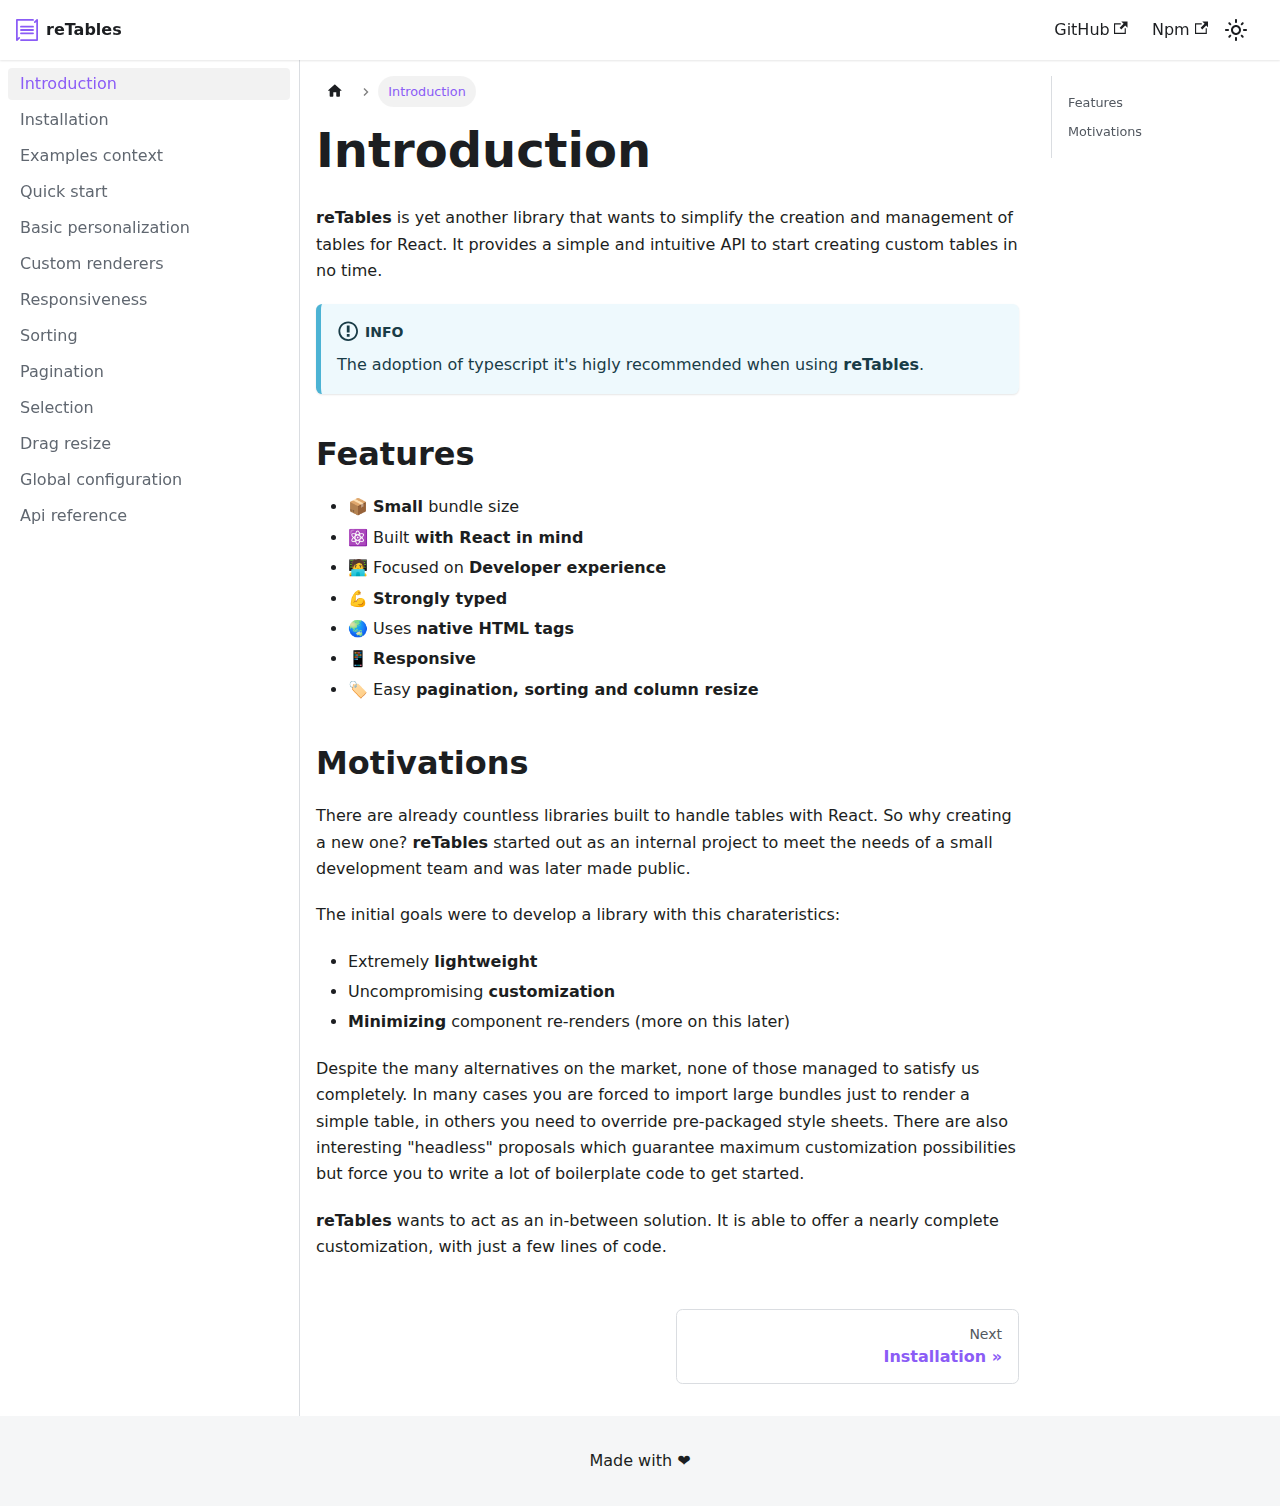
==== commit 214bea37: "Deploy website - based on 8dc58f1463750284d846990576d237f4fc2c3795" ====
--- a/index.html
+++ b/index.html
@@ -4,15 +4,15 @@
 <meta charset="UTF-8">
 <meta name="generator" content="Docusaurus v2.3.1">
 <title data-rh="true">Introduction | Retables</title><meta data-rh="true" name="viewport" content="width=device-width,initial-scale=1"><meta data-rh="true" name="twitter:card" content="summary_large_image"><meta data-rh="true" property="og:image" content="https://retables.github.io/img/docusaurus-social-card.jpg"><meta data-rh="true" name="twitter:image" content="https://retables.github.io/img/docusaurus-social-card.jpg"><meta data-rh="true" property="og:url" content="https://retables.github.io/"><meta data-rh="true" name="docusaurus_locale" content="en"><meta data-rh="true" name="docsearch:language" content="en"><meta data-rh="true" name="docusaurus_version" content="current"><meta data-rh="true" name="docusaurus_tag" content="docs-default-current"><meta data-rh="true" name="docsearch:version" content="current"><meta data-rh="true" name="docsearch:docusaurus_tag" content="docs-default-current"><meta data-rh="true" property="og:title" content="Introduction | Retables"><meta data-rh="true" name="description" content="reTables is yet another library that wants to simplify the creation and management of tables for React."><meta data-rh="true" property="og:description" content="reTables is yet another library that wants to simplify the creation and management of tables for React."><link data-rh="true" rel="icon" href="/img/favicon.ico"><link data-rh="true" rel="canonical" href="https://retables.github.io/"><link data-rh="true" rel="alternate" href="https://retables.github.io/" hreflang="en"><link data-rh="true" rel="alternate" href="https://retables.github.io/" hreflang="x-default"><script data-rh="true">function maybeInsertBanner(){window.__DOCUSAURUS_INSERT_BASEURL_BANNER&&insertBanner()}function insertBanner(){var n=document.getElementById("docusaurus-base-url-issue-banner-container");if(n){n.innerHTML='\n<div id="docusaurus-base-url-issue-banner" style="border: thick solid red; background-color: rgb(255, 230, 179); margin: 20px; padding: 20px; font-size: 20px;">\n   <p style="font-weight: bold; font-size: 30px;">Your Docusaurus site did not load properly.</p>\n   <p>A very common reason is a wrong site <a href="https://docusaurus.io/docs/docusaurus.config.js/#baseurl" style="font-weight: bold;">baseUrl configuration</a>.</p>\n   <p>Current configured baseUrl = <span style="font-weight: bold; color: red;">/</span>  (default value)</p>\n   <p>We suggest trying baseUrl = <span id="docusaurus-base-url-issue-banner-suggestion-container" style="font-weight: bold; color: green;"></span></p>\n</div>\n';var e=document.getElementById("docusaurus-base-url-issue-banner-suggestion-container"),s=window.location.pathname,r="/"===s.substr(-1)?s:s+"/";e.innerHTML=r}}window.__DOCUSAURUS_INSERT_BASEURL_BANNER=!0,document.addEventListener("DOMContentLoaded",maybeInsertBanner)</script><link rel="stylesheet" href="/assets/css/styles.b440ca84.css">
-<link rel="preload" href="/assets/js/runtime~main.336a5b3b.js" as="script">
-<link rel="preload" href="/assets/js/main.8c7a332d.js" as="script">
+<link rel="preload" href="/assets/js/runtime~main.e7f0dffa.js" as="script">
+<link rel="preload" href="/assets/js/main.5f935938.js" as="script">
 </head>
 <body class="navigation-with-keyboard">
 <script>!function(){function t(t){document.documentElement.setAttribute("data-theme",t)}var e=function(){var t=null;try{t=localStorage.getItem("theme")}catch(t){}return t}();t(null!==e?e:"light")}()</script><div id="__docusaurus">
-<div id="docusaurus-base-url-issue-banner-container"></div><div role="region" aria-label="Skip to main content"><a class="skipToContent__UWq" href="#docusaurus_skipToContent_fallback">Skip to main content</a></div><nav aria-label="Main" class="navbar navbar--fixed-top"><div class="navbar__inner"><div class="navbar__items"><button aria-label="Toggle navigation bar" aria-expanded="false" class="navbar__toggle clean-btn" type="button"><svg width="30" height="30" viewBox="0 0 30 30" aria-hidden="true"><path stroke="currentColor" stroke-linecap="round" stroke-miterlimit="10" stroke-width="2" d="M4 7h22M4 15h22M4 23h22"></path></svg></button><a class="navbar__brand" href="/"><div class="navbar__logo"><img src="/img/retables.svg" alt="retables logo" class="themedImage_QyyR themedImage--light_n0Zw" height="22" width="22"><img src="/img/retables.svg" alt="retables logo" class="themedImage_QyyR themedImage--dark__1Ne" height="22" width="22"></div><b class="navbar__title text--truncate">reTables</b></a></div><div class="navbar__items navbar__items--right"><a href="https://github.com/facebook/docusaurus" target="_blank" rel="noopener noreferrer" class="navbar__item navbar__link">GitHub<svg width="13.5" height="13.5" aria-hidden="true" viewBox="0 0 24 24" class="iconExternalLink_dfjT"><path fill="currentColor" d="M21 13v10h-21v-19h12v2h-10v15h17v-8h2zm3-12h-10.988l4.035 4-6.977 7.07 2.828 2.828 6.977-7.07 4.125 4.172v-11z"></path></svg></a><a href="https://github.com/facebook/docusaurus" target="_blank" rel="noopener noreferrer" class="navbar__item navbar__link">Npm<svg width="13.5" height="13.5" aria-hidden="true" viewBox="0 0 24 24" class="iconExternalLink_dfjT"><path fill="currentColor" d="M21 13v10h-21v-19h12v2h-10v15h17v-8h2zm3-12h-10.988l4.035 4-6.977 7.07 2.828 2.828 6.977-7.07 4.125 4.172v-11z"></path></svg></a><div class="toggle_hr0x colorModeToggle_L__X"><button class="clean-btn toggleButton_PY6P toggleButtonDisabled_V_QV" type="button" disabled="" title="Switch between dark and light mode (currently light mode)" aria-label="Switch between dark and light mode (currently light mode)" aria-live="polite"><svg viewBox="0 0 24 24" width="24" height="24" class="lightToggleIcon_ZTK_"><path fill="currentColor" d="M12,9c1.65,0,3,1.35,3,3s-1.35,3-3,3s-3-1.35-3-3S10.35,9,12,9 M12,7c-2.76,0-5,2.24-5,5s2.24,5,5,5s5-2.24,5-5 S14.76,7,12,7L12,7z M2,13l2,0c0.55,0,1-0.45,1-1s-0.45-1-1-1l-2,0c-0.55,0-1,0.45-1,1S1.45,13,2,13z M20,13l2,0c0.55,0,1-0.45,1-1 s-0.45-1-1-1l-2,0c-0.55,0-1,0.45-1,1S19.45,13,20,13z M11,2v2c0,0.55,0.45,1,1,1s1-0.45,1-1V2c0-0.55-0.45-1-1-1S11,1.45,11,2z M11,20v2c0,0.55,0.45,1,1,1s1-0.45,1-1v-2c0-0.55-0.45-1-1-1C11.45,19,11,19.45,11,20z M5.99,4.58c-0.39-0.39-1.03-0.39-1.41,0 c-0.39,0.39-0.39,1.03,0,1.41l1.06,1.06c0.39,0.39,1.03,0.39,1.41,0s0.39-1.03,0-1.41L5.99,4.58z M18.36,16.95 c-0.39-0.39-1.03-0.39-1.41,0c-0.39,0.39-0.39,1.03,0,1.41l1.06,1.06c0.39,0.39,1.03,0.39,1.41,0c0.39-0.39,0.39-1.03,0-1.41 L18.36,16.95z M19.42,5.99c0.39-0.39,0.39-1.03,0-1.41c-0.39-0.39-1.03-0.39-1.41,0l-1.06,1.06c-0.39,0.39-0.39,1.03,0,1.41 s1.03,0.39,1.41,0L19.42,5.99z M7.05,18.36c0.39-0.39,0.39-1.03,0-1.41c-0.39-0.39-1.03-0.39-1.41,0l-1.06,1.06 c-0.39,0.39-0.39,1.03,0,1.41s1.03,0.39,1.41,0L7.05,18.36z"></path></svg><svg viewBox="0 0 24 24" width="24" height="24" class="darkToggleIcon_YaIq"><path fill="currentColor" d="M9.37,5.51C9.19,6.15,9.1,6.82,9.1,7.5c0,4.08,3.32,7.4,7.4,7.4c0.68,0,1.35-0.09,1.99-0.27C17.45,17.19,14.93,19,12,19 c-3.86,0-7-3.14-7-7C5,9.07,6.81,6.55,9.37,5.51z M12,3c-4.97,0-9,4.03-9,9s4.03,9,9,9s9-4.03,9-9c0-0.46-0.04-0.92-0.1-1.36 c-0.98,1.37-2.58,2.26-4.4,2.26c-2.98,0-5.4-2.42-5.4-5.4c0-1.81,0.89-3.42,2.26-4.4C12.92,3.04,12.46,3,12,3L12,3z"></path></svg></button></div><div class="searchBox_cp6s"></div></div></div><div role="presentation" class="navbar-sidebar__backdrop"></div></nav><div id="docusaurus_skipToContent_fallback" class="main-wrapper mainWrapper_ZTx_ docsWrapper_glKT"><button aria-label="Scroll back to top" class="clean-btn theme-back-to-top-button backToTopButton_uwYb" type="button"></button><div class="docPage_Kjzg"><aside class="theme-doc-sidebar-container docSidebarContainer_x1id"><div class="sidebarViewport_Xnca"><div class="sidebar_rahD"><nav aria-label="Docs sidebar" class="menu thin-scrollbar menu__fEV"><ul class="theme-doc-sidebar-menu menu__list"><li class="theme-doc-sidebar-item-link theme-doc-sidebar-item-link-level-1 menu__list-item"><a class="menu__link menu__link--active" aria-current="page" href="/">Introduction</a></li><li class="theme-doc-sidebar-item-link theme-doc-sidebar-item-link-level-1 menu__list-item"><a class="menu__link" href="/installation">Installation</a></li><li class="theme-doc-sidebar-item-link theme-doc-sidebar-item-link-level-1 menu__list-item"><a class="menu__link" href="/examples-context">Examples context</a></li><li class="theme-doc-sidebar-item-link theme-doc-sidebar-item-link-level-1 menu__list-item"><a class="menu__link" href="/quick-start">Quick start</a></li><li class="theme-doc-sidebar-item-link theme-doc-sidebar-item-link-level-1 menu__list-item"><a class="menu__link" href="/basic-personalization">Basic personalization</a></li><li class="theme-doc-sidebar-item-link theme-doc-sidebar-item-link-level-1 menu__list-item"><a class="menu__link" href="/custom-renderers">Custom renderers</a></li><li class="theme-doc-sidebar-item-link theme-doc-sidebar-item-link-level-1 menu__list-item"><a class="menu__link" href="/responsiveness">Responsiveness</a></li><li class="theme-doc-sidebar-item-link theme-doc-sidebar-item-link-level-1 menu__list-item"><a class="menu__link" href="/sorting">Sorting</a></li><li class="theme-doc-sidebar-item-link theme-doc-sidebar-item-link-level-1 menu__list-item"><a class="menu__link" href="/pagination">Pagination</a></li><li class="theme-doc-sidebar-item-link theme-doc-sidebar-item-link-level-1 menu__list-item"><a class="menu__link" href="/selection">Selection</a></li><li class="theme-doc-sidebar-item-link theme-doc-sidebar-item-link-level-1 menu__list-item"><a class="menu__link" href="/drag-resize">Drag resize</a></li><li class="theme-doc-sidebar-item-link theme-doc-sidebar-item-link-level-1 menu__list-item"><a class="menu__link" href="/global-configuration">Global configuration</a></li><li class="theme-doc-sidebar-item-link theme-doc-sidebar-item-link-level-1 menu__list-item"><a class="menu__link" href="/api-reference">Api reference</a></li></ul></nav></div></div></aside><main class="docMainContainer_g21Z"><div class="container padding-top--md padding-bottom--lg"><div class="row"><div class="col docItemCol_Zy4T"><div class="docItemContainer_NNJb"><article><nav class="theme-doc-breadcrumbs breadcrumbsContainer_Dfd4" aria-label="Breadcrumbs"><ul class="breadcrumbs" itemscope="" itemtype="https://schema.org/BreadcrumbList"><li class="breadcrumbs__item"><a aria-label="Home page" class="breadcrumbs__link" href="/"><svg viewBox="0 0 24 24" class="breadcrumbHomeIcon_aLlD"><path d="M10 19v-5h4v5c0 .55.45 1 1 1h3c.55 0 1-.45 1-1v-7h1.7c.46 0 .68-.57.33-.87L12.67 3.6c-.38-.34-.96-.34-1.34 0l-8.36 7.53c-.34.3-.13.87.33.87H5v7c0 .55.45 1 1 1h3c.55 0 1-.45 1-1z" fill="currentColor"></path></svg></a></li><li itemscope="" itemprop="itemListElement" itemtype="https://schema.org/ListItem" class="breadcrumbs__item breadcrumbs__item--active"><span class="breadcrumbs__link" itemprop="name">Introduction</span><meta itemprop="position" content="1"></li></ul></nav><div class="tocCollapsible_fIkK theme-doc-toc-mobile tocMobile_Olsf"><button type="button" class="clean-btn tocCollapsibleButton_rhuZ">On this page</button></div><div class="theme-doc-markdown markdown"><h1>Introduction</h1><p><strong>reTables</strong> is yet another library that wants to simplify the creation and management of tables for React.
-It provides a simple and intuitive API to start creating custom tables in no time.</p><div class="theme-admonition theme-admonition-info alert alert--info admonition_jcxQ"><div class="admonitionHeading_XaEw"><span class="admonitionIcon_m4vP"><svg viewBox="0 0 14 16"><path fill-rule="evenodd" d="M7 2.3c3.14 0 5.7 2.56 5.7 5.7s-2.56 5.7-5.7 5.7A5.71 5.71 0 0 1 1.3 8c0-3.14 2.56-5.7 5.7-5.7zM7 1C3.14 1 0 4.14 0 8s3.14 7 7 7 7-3.14 7-7-3.14-7-7-7zm1 3H6v5h2V4zm0 6H6v2h2v-2z"></path></svg></span>info</div><div class="admonitionContent_R4cD"><p>The adoption of typescript it&#x27;s higly recommended when using <strong>retables</strong>.</p></div></div><h2 class="anchor anchorWithStickyNavbar_zXjs" id="features">Features<a href="#features" class="hash-link" aria-label="Direct link to Features" title="Direct link to Features">​</a></h2><ul><li>📦 <strong>Small</strong> bundle size</li><li>⚛️ Built <strong>with React in mind</strong></li><li>🧑‍💻 Focused on <strong>Developer experience</strong></li><li>💪 <strong>Strongly typed</strong></li><li>🌏 Uses <strong>native HTML tags</strong></li><li>📱 <strong>Responsive</strong></li><li>🏷️ Easy <strong>pagination, sorting and column resize</strong></li></ul><h2 class="anchor anchorWithStickyNavbar_zXjs" id="motivations">Motivations<a href="#motivations" class="hash-link" aria-label="Direct link to Motivations" title="Direct link to Motivations">​</a></h2><p>There are already countless libraries built to handle tables with React. So why create a new one?
-<strong>reTables</strong> started out as an internal project to meet the needs of a small development team and was later made public.</p><p>The initial goals were to develop a library with this charateristics:</p><ul><li>Extremely <strong>lightweight</strong></li><li>Uncompromising <strong>customization</strong></li><li><strong>Minimizing</strong> component re-renders (more on this later).</li></ul><p>Despite the many alternatives on the market, none of these managed to fully satisfy us. In many cases you are forced to import large bundles just to render a simple table, in others you need to override pre-packaged style sheets. There are also interesting &quot;headless&quot; proposals which guarantee maximum customization possibilities but forces you to write a lot of boilerplate code to get started.</p><p><strong>reTables</strong> wants to act as an in-between solution. It is able to offer a nearly complete customization, with just a few lines of code.</p></div></article><nav class="pagination-nav docusaurus-mt-lg" aria-label="Docs pages navigation"><a class="pagination-nav__link pagination-nav__link--next" href="/installation"><div class="pagination-nav__sublabel">Next</div><div class="pagination-nav__label">Installation</div></a></nav></div></div><div class="col col--3"><div class="tableOfContents_JdfB thin-scrollbar theme-doc-toc-desktop"><ul class="table-of-contents table-of-contents__left-border"><li><a href="#features" class="table-of-contents__link toc-highlight">Features</a></li><li><a href="#motivations" class="table-of-contents__link toc-highlight">Motivations</a></li></ul></div></div></div></div></main></div></div><footer class="footer"><div class="container container-fluid"><div class="footer__bottom text--center"><div class="footer__copyright">Made with ❤</div></div></div></footer></div>
-<script src="/assets/js/runtime~main.336a5b3b.js"></script>
-<script src="/assets/js/main.8c7a332d.js"></script>
+<div id="docusaurus-base-url-issue-banner-container"></div><div role="region" aria-label="Skip to main content"><a class="skipToContent__UWq" href="#docusaurus_skipToContent_fallback">Skip to main content</a></div><nav aria-label="Main" class="navbar navbar--fixed-top"><div class="navbar__inner"><div class="navbar__items"><button aria-label="Toggle navigation bar" aria-expanded="false" class="navbar__toggle clean-btn" type="button"><svg width="30" height="30" viewBox="0 0 30 30" aria-hidden="true"><path stroke="currentColor" stroke-linecap="round" stroke-miterlimit="10" stroke-width="2" d="M4 7h22M4 15h22M4 23h22"></path></svg></button><a class="navbar__brand" href="/"><div class="navbar__logo"><img src="/img/retables.svg" alt="retables logo" class="themedImage_QyyR themedImage--light_n0Zw" height="22" width="22"><img src="/img/retables.svg" alt="retables logo" class="themedImage_QyyR themedImage--dark__1Ne" height="22" width="22"></div><b class="navbar__title text--truncate">reTables</b></a></div><div class="navbar__items navbar__items--right"><a href="https://github.com/retables/retables" target="_blank" rel="noopener noreferrer" class="navbar__item navbar__link">GitHub<svg width="13.5" height="13.5" aria-hidden="true" viewBox="0 0 24 24" class="iconExternalLink_dfjT"><path fill="currentColor" d="M21 13v10h-21v-19h12v2h-10v15h17v-8h2zm3-12h-10.988l4.035 4-6.977 7.07 2.828 2.828 6.977-7.07 4.125 4.172v-11z"></path></svg></a><a href="https://www.npmjs.com/package/retables" target="_blank" rel="noopener noreferrer" class="navbar__item navbar__link">Npm<svg width="13.5" height="13.5" aria-hidden="true" viewBox="0 0 24 24" class="iconExternalLink_dfjT"><path fill="currentColor" d="M21 13v10h-21v-19h12v2h-10v15h17v-8h2zm3-12h-10.988l4.035 4-6.977 7.07 2.828 2.828 6.977-7.07 4.125 4.172v-11z"></path></svg></a><div class="toggle_hr0x colorModeToggle_L__X"><button class="clean-btn toggleButton_PY6P toggleButtonDisabled_V_QV" type="button" disabled="" title="Switch between dark and light mode (currently light mode)" aria-label="Switch between dark and light mode (currently light mode)" aria-live="polite"><svg viewBox="0 0 24 24" width="24" height="24" class="lightToggleIcon_ZTK_"><path fill="currentColor" d="M12,9c1.65,0,3,1.35,3,3s-1.35,3-3,3s-3-1.35-3-3S10.35,9,12,9 M12,7c-2.76,0-5,2.24-5,5s2.24,5,5,5s5-2.24,5-5 S14.76,7,12,7L12,7z M2,13l2,0c0.55,0,1-0.45,1-1s-0.45-1-1-1l-2,0c-0.55,0-1,0.45-1,1S1.45,13,2,13z M20,13l2,0c0.55,0,1-0.45,1-1 s-0.45-1-1-1l-2,0c-0.55,0-1,0.45-1,1S19.45,13,20,13z M11,2v2c0,0.55,0.45,1,1,1s1-0.45,1-1V2c0-0.55-0.45-1-1-1S11,1.45,11,2z M11,20v2c0,0.55,0.45,1,1,1s1-0.45,1-1v-2c0-0.55-0.45-1-1-1C11.45,19,11,19.45,11,20z M5.99,4.58c-0.39-0.39-1.03-0.39-1.41,0 c-0.39,0.39-0.39,1.03,0,1.41l1.06,1.06c0.39,0.39,1.03,0.39,1.41,0s0.39-1.03,0-1.41L5.99,4.58z M18.36,16.95 c-0.39-0.39-1.03-0.39-1.41,0c-0.39,0.39-0.39,1.03,0,1.41l1.06,1.06c0.39,0.39,1.03,0.39,1.41,0c0.39-0.39,0.39-1.03,0-1.41 L18.36,16.95z M19.42,5.99c0.39-0.39,0.39-1.03,0-1.41c-0.39-0.39-1.03-0.39-1.41,0l-1.06,1.06c-0.39,0.39-0.39,1.03,0,1.41 s1.03,0.39,1.41,0L19.42,5.99z M7.05,18.36c0.39-0.39,0.39-1.03,0-1.41c-0.39-0.39-1.03-0.39-1.41,0l-1.06,1.06 c-0.39,0.39-0.39,1.03,0,1.41s1.03,0.39,1.41,0L7.05,18.36z"></path></svg><svg viewBox="0 0 24 24" width="24" height="24" class="darkToggleIcon_YaIq"><path fill="currentColor" d="M9.37,5.51C9.19,6.15,9.1,6.82,9.1,7.5c0,4.08,3.32,7.4,7.4,7.4c0.68,0,1.35-0.09,1.99-0.27C17.45,17.19,14.93,19,12,19 c-3.86,0-7-3.14-7-7C5,9.07,6.81,6.55,9.37,5.51z M12,3c-4.97,0-9,4.03-9,9s4.03,9,9,9s9-4.03,9-9c0-0.46-0.04-0.92-0.1-1.36 c-0.98,1.37-2.58,2.26-4.4,2.26c-2.98,0-5.4-2.42-5.4-5.4c0-1.81,0.89-3.42,2.26-4.4C12.92,3.04,12.46,3,12,3L12,3z"></path></svg></button></div><div class="searchBox_cp6s"></div></div></div><div role="presentation" class="navbar-sidebar__backdrop"></div></nav><div id="docusaurus_skipToContent_fallback" class="main-wrapper mainWrapper_ZTx_ docsWrapper_glKT"><button aria-label="Scroll back to top" class="clean-btn theme-back-to-top-button backToTopButton_uwYb" type="button"></button><div class="docPage_Kjzg"><aside class="theme-doc-sidebar-container docSidebarContainer_x1id"><div class="sidebarViewport_Xnca"><div class="sidebar_rahD"><nav aria-label="Docs sidebar" class="menu thin-scrollbar menu__fEV"><ul class="theme-doc-sidebar-menu menu__list"><li class="theme-doc-sidebar-item-link theme-doc-sidebar-item-link-level-1 menu__list-item"><a class="menu__link menu__link--active" aria-current="page" href="/">Introduction</a></li><li class="theme-doc-sidebar-item-link theme-doc-sidebar-item-link-level-1 menu__list-item"><a class="menu__link" href="/installation">Installation</a></li><li class="theme-doc-sidebar-item-link theme-doc-sidebar-item-link-level-1 menu__list-item"><a class="menu__link" href="/examples-context">Examples context</a></li><li class="theme-doc-sidebar-item-link theme-doc-sidebar-item-link-level-1 menu__list-item"><a class="menu__link" href="/quick-start">Quick start</a></li><li class="theme-doc-sidebar-item-link theme-doc-sidebar-item-link-level-1 menu__list-item"><a class="menu__link" href="/basic-personalization">Basic personalization</a></li><li class="theme-doc-sidebar-item-link theme-doc-sidebar-item-link-level-1 menu__list-item"><a class="menu__link" href="/custom-renderers">Custom renderers</a></li><li class="theme-doc-sidebar-item-link theme-doc-sidebar-item-link-level-1 menu__list-item"><a class="menu__link" href="/responsiveness">Responsiveness</a></li><li class="theme-doc-sidebar-item-link theme-doc-sidebar-item-link-level-1 menu__list-item"><a class="menu__link" href="/sorting">Sorting</a></li><li class="theme-doc-sidebar-item-link theme-doc-sidebar-item-link-level-1 menu__list-item"><a class="menu__link" href="/pagination">Pagination</a></li><li class="theme-doc-sidebar-item-link theme-doc-sidebar-item-link-level-1 menu__list-item"><a class="menu__link" href="/selection">Selection</a></li><li class="theme-doc-sidebar-item-link theme-doc-sidebar-item-link-level-1 menu__list-item"><a class="menu__link" href="/drag-resize">Drag resize</a></li><li class="theme-doc-sidebar-item-link theme-doc-sidebar-item-link-level-1 menu__list-item"><a class="menu__link" href="/global-configuration">Global configuration</a></li><li class="theme-doc-sidebar-item-link theme-doc-sidebar-item-link-level-1 menu__list-item"><a class="menu__link" href="/api-reference">Api reference</a></li></ul></nav></div></div></aside><main class="docMainContainer_g21Z"><div class="container padding-top--md padding-bottom--lg"><div class="row"><div class="col docItemCol_Zy4T"><div class="docItemContainer_NNJb"><article><nav class="theme-doc-breadcrumbs breadcrumbsContainer_Dfd4" aria-label="Breadcrumbs"><ul class="breadcrumbs" itemscope="" itemtype="https://schema.org/BreadcrumbList"><li class="breadcrumbs__item"><a aria-label="Home page" class="breadcrumbs__link" href="/"><svg viewBox="0 0 24 24" class="breadcrumbHomeIcon_aLlD"><path d="M10 19v-5h4v5c0 .55.45 1 1 1h3c.55 0 1-.45 1-1v-7h1.7c.46 0 .68-.57.33-.87L12.67 3.6c-.38-.34-.96-.34-1.34 0l-8.36 7.53c-.34.3-.13.87.33.87H5v7c0 .55.45 1 1 1h3c.55 0 1-.45 1-1z" fill="currentColor"></path></svg></a></li><li itemscope="" itemprop="itemListElement" itemtype="https://schema.org/ListItem" class="breadcrumbs__item breadcrumbs__item--active"><span class="breadcrumbs__link" itemprop="name">Introduction</span><meta itemprop="position" content="1"></li></ul></nav><div class="tocCollapsible_fIkK theme-doc-toc-mobile tocMobile_Olsf"><button type="button" class="clean-btn tocCollapsibleButton_rhuZ">On this page</button></div><div class="theme-doc-markdown markdown"><h1>Introduction</h1><p><strong>reTables</strong> is yet another library that wants to simplify the creation and management of tables for React.
+It provides a simple and intuitive API to start creating custom tables in no time.</p><div class="theme-admonition theme-admonition-info alert alert--info admonition_jcxQ"><div class="admonitionHeading_XaEw"><span class="admonitionIcon_m4vP"><svg viewBox="0 0 14 16"><path fill-rule="evenodd" d="M7 2.3c3.14 0 5.7 2.56 5.7 5.7s-2.56 5.7-5.7 5.7A5.71 5.71 0 0 1 1.3 8c0-3.14 2.56-5.7 5.7-5.7zM7 1C3.14 1 0 4.14 0 8s3.14 7 7 7 7-3.14 7-7-3.14-7-7-7zm1 3H6v5h2V4zm0 6H6v2h2v-2z"></path></svg></span>info</div><div class="admonitionContent_R4cD"><p>The adoption of typescript it&#x27;s higly recommended when using <strong>reTables</strong>.</p></div></div><h2 class="anchor anchorWithStickyNavbar_zXjs" id="features">Features<a href="#features" class="hash-link" aria-label="Direct link to Features" title="Direct link to Features">​</a></h2><ul><li>📦 <strong>Small</strong> bundle size</li><li>⚛️ Built <strong>with React in mind</strong></li><li>🧑‍💻 Focused on <strong>Developer experience</strong></li><li>💪 <strong>Strongly typed</strong></li><li>🌏 Uses <strong>native HTML tags</strong></li><li>📱 <strong>Responsive</strong></li><li>🏷️ Easy <strong>pagination, sorting and column resize</strong></li></ul><h2 class="anchor anchorWithStickyNavbar_zXjs" id="motivations">Motivations<a href="#motivations" class="hash-link" aria-label="Direct link to Motivations" title="Direct link to Motivations">​</a></h2><p>There are already countless libraries built to handle tables with React. So why creating a new one?
+<strong>reTables</strong> started out as an internal project to meet the needs of a small development team and was later made public.</p><p>The initial goals were to develop a library with this charateristics:</p><ul><li>Extremely <strong>lightweight</strong></li><li>Uncompromising <strong>customization</strong></li><li><strong>Minimizing</strong> component re-renders (more on this later)</li></ul><p>Despite the many alternatives on the market, none of those managed to satisfy us completely. In many cases you are forced to import large bundles just to render a simple table, in others you need to override pre-packaged style sheets. There are also interesting &quot;headless&quot; proposals which guarantee maximum customization possibilities but force you to write a lot of boilerplate code to get started.</p><p><strong>reTables</strong> wants to act as an in-between solution. It is able to offer a nearly complete customization, with just a few lines of code.</p></div></article><nav class="pagination-nav docusaurus-mt-lg" aria-label="Docs pages navigation"><a class="pagination-nav__link pagination-nav__link--next" href="/installation"><div class="pagination-nav__sublabel">Next</div><div class="pagination-nav__label">Installation</div></a></nav></div></div><div class="col col--3"><div class="tableOfContents_JdfB thin-scrollbar theme-doc-toc-desktop"><ul class="table-of-contents table-of-contents__left-border"><li><a href="#features" class="table-of-contents__link toc-highlight">Features</a></li><li><a href="#motivations" class="table-of-contents__link toc-highlight">Motivations</a></li></ul></div></div></div></div></main></div></div><footer class="footer"><div class="container container-fluid"><div class="footer__bottom text--center"><div class="footer__copyright">Made with ❤</div></div></div></footer></div>
+<script src="/assets/js/runtime~main.e7f0dffa.js"></script>
+<script src="/assets/js/main.5f935938.js"></script>
 </body>
 </html>